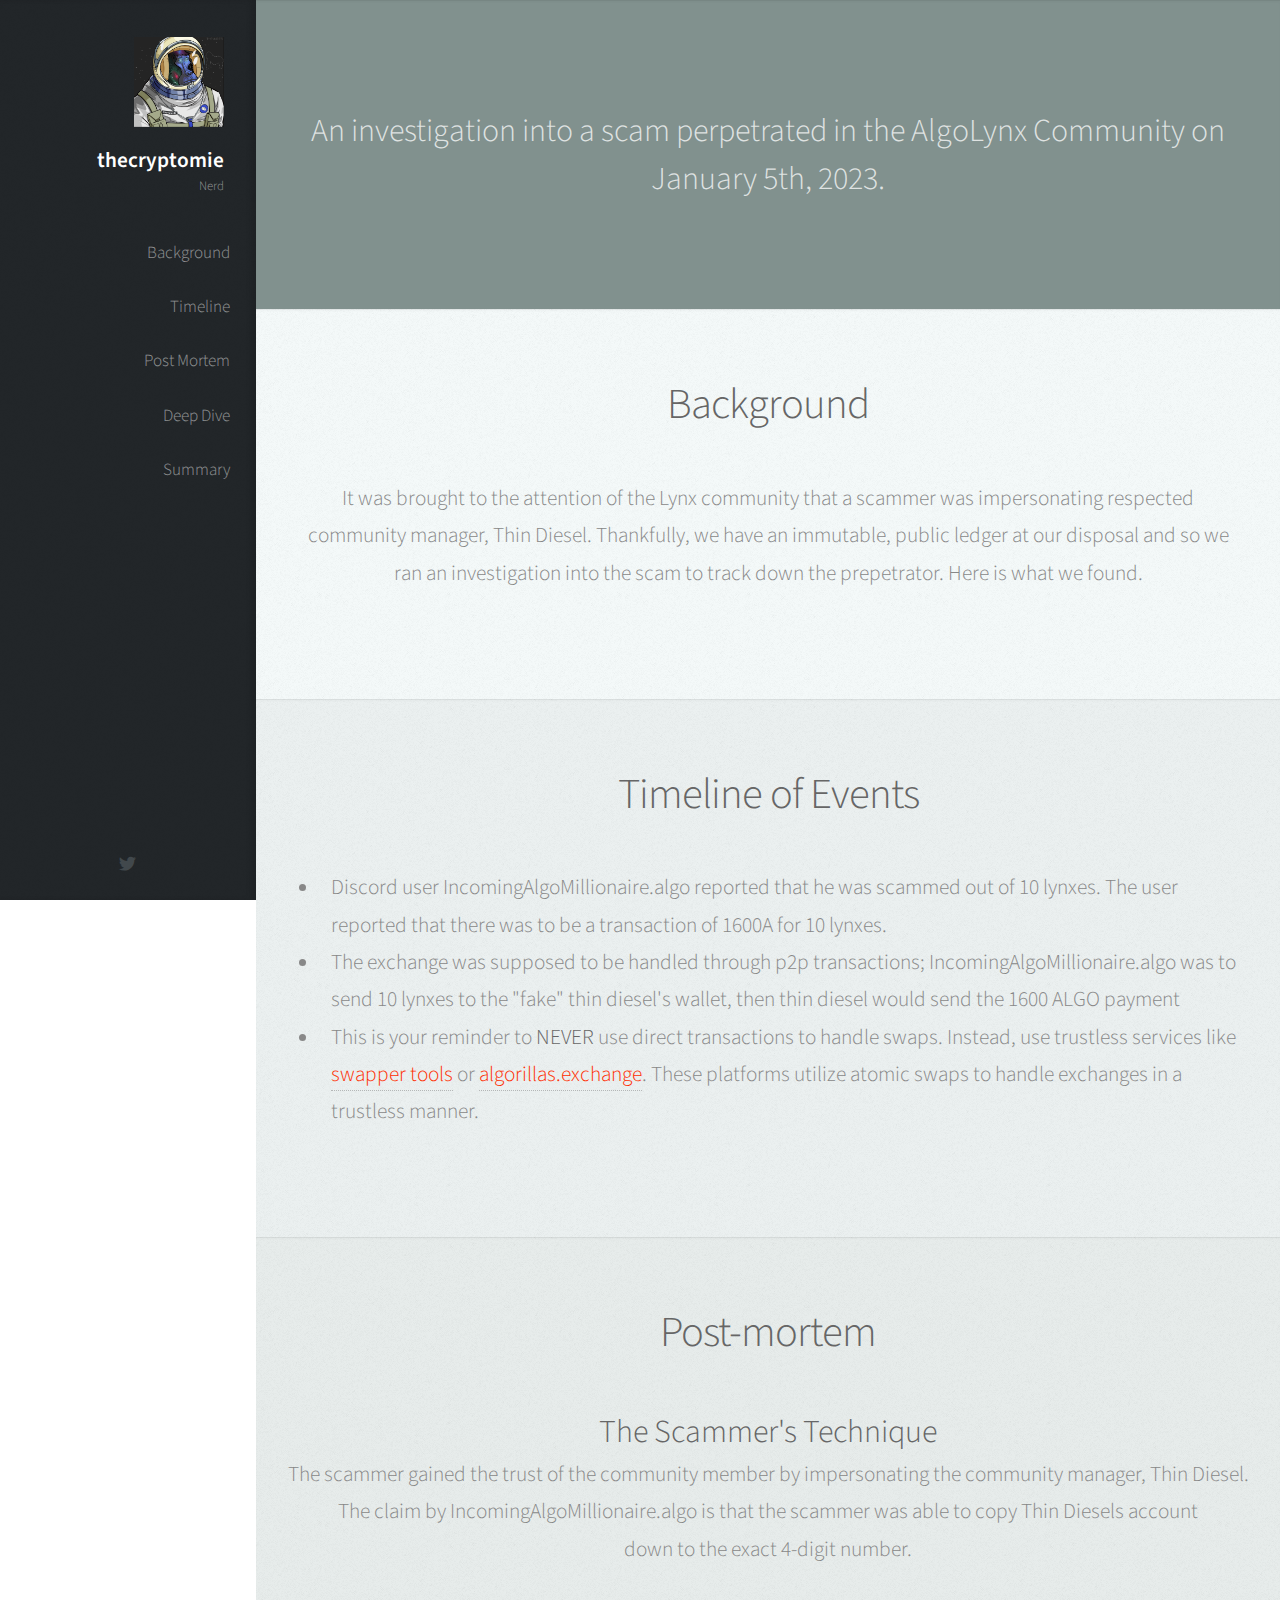
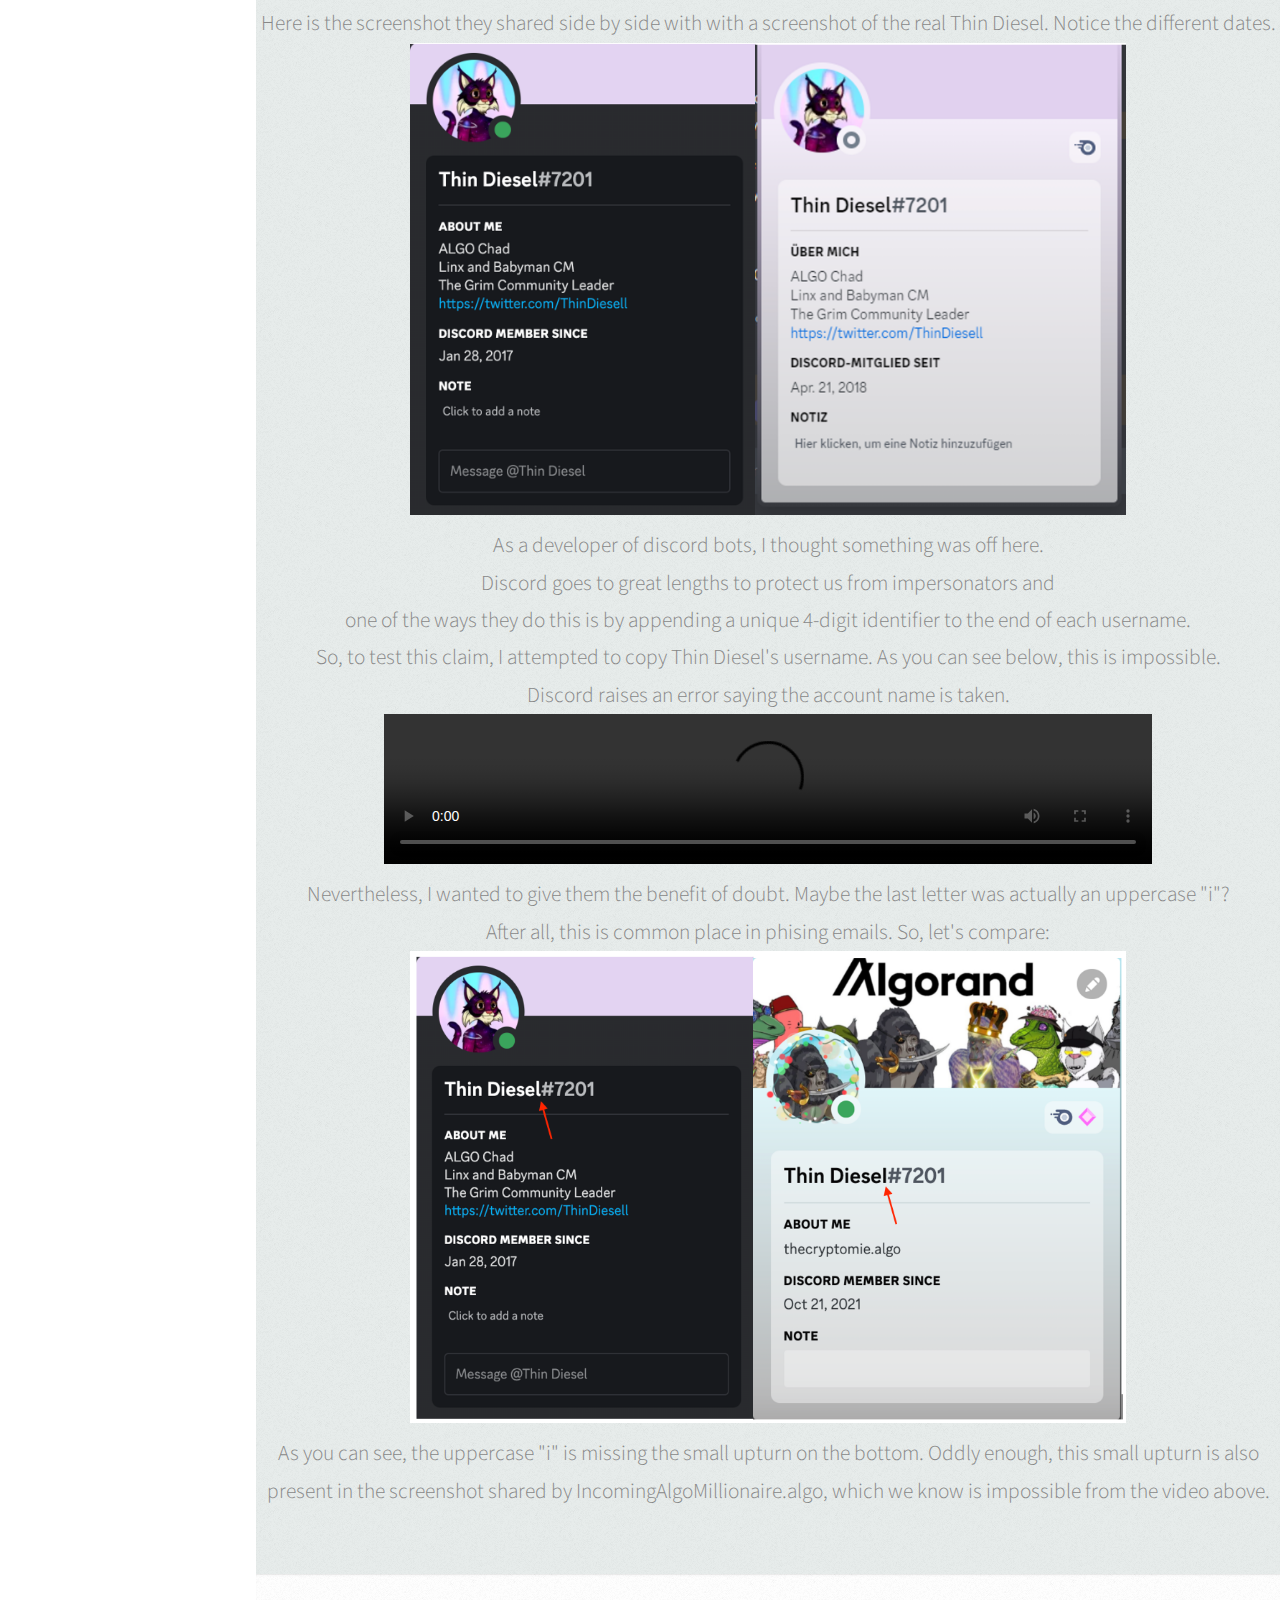
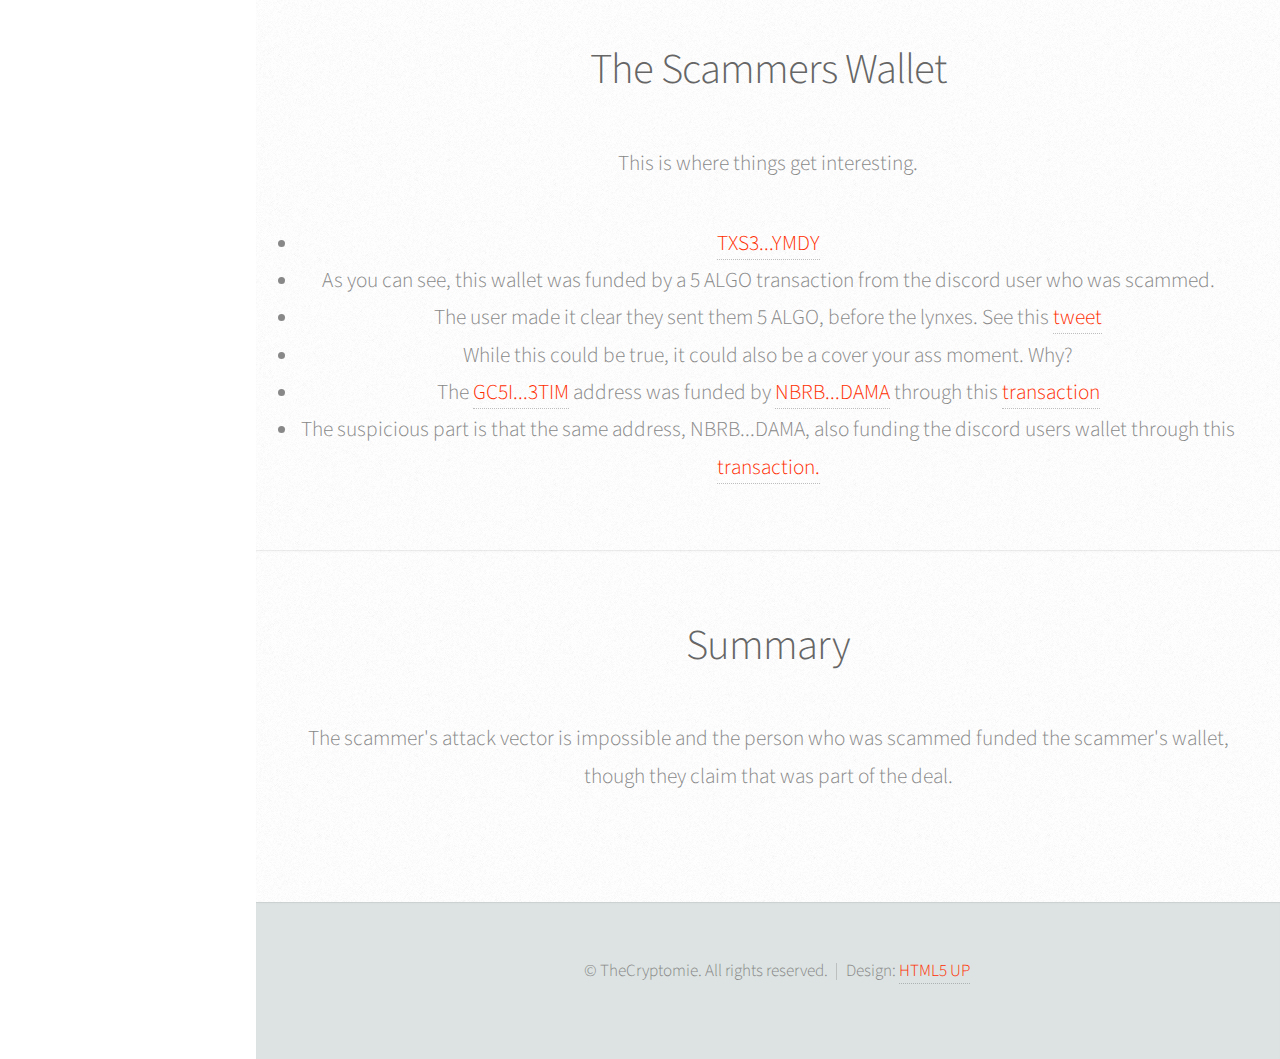
==== lynx.html @ 7c570a43 "lynx scam page" ====
<!DOCTYPE HTML>
<!--
	Prologue by HTML5 UP
	html5up.net | @ajlkn
	Free for personal and commercial use under the CCA 3.0 license (html5up.net/license)
-->
<html>
	<head>
		<title></title>
		<meta charset="utf-8" />
		<meta name="viewport" content="width=device-width, initial-scale=1, user-scalable=no" />
		<link rel="stylesheet" href="assets/css/main.css" />
	</head>
	<body class="is-preload">

		<!-- Header -->
			<div id="header">

				<div class="top">

					<!-- Logo -->
						<div id="logo">
							<span class="image avatar48"><img src="images/custom_APE.png" alt="" /></span>
							<h1 id="title">thecryptomie</h1>
							<p>Nerd</p>
						</div>

					<!-- Nav -->
						<nav id="nav">
							<ul>
								
								<li><a href="#background" id="portfolio-link">Background</a></li>
								<li><a href="#timeline" id="about-link">Timeline</a></li>
								<li><a href="#post-mortem" id="about-link">Post Mortem</a></li>
								<li><a href="#deep-dive" id="about-link">Deep Dive</a></li>
								<li><a href="#summary" id="contact-link">Summary</a></li>
								
							</ul>
						</nav>

				</div>

				<div class="bottom">

					<!-- Social Icons -->
						<ul class="icons">
							<li><a href="https://twitter.com/thecryptomie" class="icon brands fa-twitter"><span class="label">Twitter</span></a></li>
							<!-- <li><a href="#" class="icon brands fa-facebook-f"><span class="label">Facebook</span></a></li> -->
							<!-- <li><a href="" class="icon brands fa-github"><span class="label">Github</span></a></li> -->
							<!-- <li><a href="#" class="icon brands fa-dribbble"><span class="label">Dribbble</span></a></li> -->
							<!-- <li><a href="#" class="icon solid fa-envelope"><span class="label">Email</span></a></li> -->
						</ul>

				</div>

			</div>

		<!-- Main -->
			<div id="main">
				<section class='one dark cover'>
					<header>
								
						<h3>An investigation into a scam perpetrated in the AlgoLynx Community on January 5th, 2023.</h3>
					</header>
				</section>


					<section id="tba" class="two">
						<div class="container">

							<header>
								<h2>Background</h2>
							</header>

							<p>It was brought to the attention of the Lynx community that a
								scammer was impersonating respected community manager, Thin Diesel.
								Thankfully, we have an immutable, public ledger at our disposal and so we ran
								an investigation into the scam to track down the prepetrator. Here is what
								we found.
							</p>
					</div>
				</section>



				<!-- About Me -->
					<section id="timeline" class="three">
						<div class="container">

							<header>
								<h2>Timeline of Events</h2>
							</header>

							<!-- <a href="#" class="image featured"><img src="images/pic08.jpg" alt="" /></a> -->

							<div style="display: inline-block; text-align: left;">
							<ul>
								<li>Discord user IncomingAlgoMillionaire.algo reported that he was scammed out of 10 lynxes.
									The user reported that there was to be a transaction of 1600A for 10 lynxes.
								</li>
								<li>The exchange
									 was supposed to be handled through p2p transactions; IncomingAlgoMillionaire.algo was to send 10 lynxes
									to the "fake" thin diesel's wallet, then thin diesel would send the 1600 ALGO payment</li>
								<li>This is your reminder to <b>NEVER</b> use direct transactions to handle swaps. Instead, use trustless
									services like <a href="https://app.swapper.tools/">swapper tools</a> or <a href="https://algorillas.exchange/">algorillas.exchange</a>.
									These platforms utilize atomic swaps to handle exchanges in a trustless manner.
								</li>

							</ul>
							</div>
					</div>
				</section>
							
				<section id="post-mortem" class="four">

							<header>
								<h2>Post-mortem</h2>
							</header>
<!--							<div style="display: inline-block; text-align: left;">-->
					<div>
								<h3>The Scammer's Technique</h3>
								<li>The scammer gained the trust of the community member by impersonating the community manager, Thin Diesel.</li>
								<li>The claim by IncomingAlgoMillionaire.algo is that the scammer was able to copy Thin Diesels account <br>
								down to the exact 4-digit number. <li>
								<li>Here is the screenshot they shared side by side with
									with a screenshot of the real Thin Diesel. Notice the different dates.</li>
								<img src="images/fake_thin_real_thin.png" style="margin: 0 0% 0 0;" align="center" width="70%"> <br>
						<li>As a developer of discord bots, I thought something was off here. </li>
									<li>Discord goes
								to great lengths to protect us from impersonators and <br> one of the ways they do this is by
								appending a unique 4-digit identifier to the end of each username.</li>
						<li>So, to test this claim, I attempted to copy Thin Diesel's username. As you can see below, this is
						impossible. <br>Discord raises an error saying the account name is taken.</li>
						<video controls="controls" width="75%" height="75%" name="Video Name">
							  <source src="images/copy_thin.mov">
							</video>
						<li>Nevertheless, I wanted to give them the benefit of doubt. Maybe the last letter was actually an uppercase "i"?<br>
						After all, this is common place in phising emails. So, let's compare:</li>
						<img src="images/thin_I_vs_thin_l.png" style="margin: 0 0 0 0;" align="center" width="70%"> <br>
						<li>As you can see, the uppercase "i" is missing the small upturn on the bottom.
						Oddly enough, this small upturn is also present in the screenshot shared by IncomingAlgoMillionaire.algo, which we know is impossible from the video above.</li>


							</div>
				</section>

				<section id="deep-dive" class="five">
					<div class="container">
						<header>
							<h2>The Scammers Wallet</h2>
						</header>
						<p>This is where things get interesting. </p>
						<li><a href="https://algoexplorer.io/address/TXS3EHXOP2FJWVZXI3FM2N34HTM5TPL77VFDIU4WI22IVOUDNIQCEPYMDY">TXS3...YMDY</a></li>
									<li>As you can see, this wallet was funded by a 5 ALGO transaction from the discord user who was scammed.</li>
						<li>The user made it clear they sent them 5 ALGO, before the lynxes. See this <a href="https://twitter.com/AlgoIncoming/status/1611079666819006465?s=20&t=uUV6RpGelnfqrekiEwuacQ">tweet</a></a></li>
						<li>While this could be true, it could also be a cover your ass moment. Why?</li>
						<li>The <a href="https://algoexplorer.io/address/GC5ICHM3HWCZR6AJETA3RXQVCFLKZU6LQCFQH2I42ACSJ7UHEAO4R63TIM">GC5I...3TIM</a> address was funded by <a href="https://algoexplorer.io/address/NBRBV5DZBOWJUSAFKV5SDOBJ4PZAKUVPGS3LWP5VMS7WKIEWKHADJWDAMA">NBRB...DAMA</a> through this <a href="https://algoexplorer.io/tx/R626AZO6Y475CLRT77W55Q3PA7PHO5DCJ6BYSJFYLBKK52K7FDCA">transaction</a></li>
						<li>The suspicious part is that the same address, NBRB...DAMA, also funding the discord users wallet through this <a href="https://algoexplorer.io/tx/POHP7KNKPAMLHIS67ISNP4YB7QWWO7YT667TF75Y5ZB4IPS5ICRQ">transaction.</a></li>
					</div>
				</section>

				<section id='summary' class='six'>
				<div class="container">
					<header>
							<h2>Summary</h2>
						</header>
					<p>The scammer's attack vector is impossible and the person who was scammed funded the scammer's wallet, though they claim that was part of the deal. </b>
					</p>
				</div>
				</section>

			</div>
					

			

		<!-- Footer -->
			<div id="footer">

				<!-- Copyright -->
					<ul class="copyright">
						<li>&copy; TheCryptomie. All rights reserved.</li><li>Design: <a href="http://html5up.net">HTML5 UP</a></li>
					</ul>

			</div>

		<!-- Scripts -->
			<script src="assets/js/jquery.min.js"></script>
			<script src="assets/js/jquery.scrolly.min.js"></script>
			<script src="assets/js/jquery.scrollex.min.js"></script>
			<script src="assets/js/browser.min.js"></script>
			<script src="assets/js/breakpoints.min.js"></script>
			<script src="assets/js/util.js"></script>
			<script src="assets/js/main.js"></script>

	</body>
</html>
---- assets/css/main.css ----
@import url("fontawesome-all.min.css");
@import url("https://fonts.googleapis.com/css?family=Source+Sans+Pro:300,300italic,400,600");

/*
	Prologue by HTML5 UP
	html5up.net | @ajlkn
	Free for personal and commercial use under the CCA 3.0 license (html5up.net/license)
*/

html, body, div, span, applet, object,
iframe, h1, h2, h3, h4, h5, h6, p, blockquote,
pre, a, abbr, acronym, address, big, cite,
code, del, dfn, em, img, ins, kbd, q, s, samp,
small, strike, strong, sub, sup, tt, var, b,
u, i, center, dl, dt, dd, ol, ul, li, fieldset,
form, label, legend, table, caption, tbody,
tfoot, thead, tr, th, td, article, aside,
canvas, details, embed, figure, figcaption,
footer, header, hgroup, menu, nav, output, ruby,
section, summary, time, mark, audio, video {
	margin: 0;
	padding: 0;
	border: 0;
	font-size: 100%;
	font: inherit;
	vertical-align: baseline;}

article, aside, details, figcaption, figure,
footer, header, hgroup, menu, nav, section {
	display: block;}

body {
	line-height: 1;
}

ol, ul {
	list-style: none;
}

blockquote, q {
	quotes: none;
}

	blockquote:before, blockquote:after, q:before, q:after {
		content: '';
		content: none;
	}

table {
	border-collapse: collapse;
	border-spacing: 0;
}

body {
	-webkit-text-size-adjust: none;
}

mark {
	background-color: transparent;
	color: inherit;
}

input::-moz-focus-inner {
	border: 0;
	padding: 0;
}

input, select, textarea {
	-moz-appearance: none;
	-webkit-appearance: none;
	-ms-appearance: none;
	appearance: none;
}

/* Basic */

	html {
		box-sizing: border-box;
	}

	*, *:before, *:after {
		box-sizing: inherit;
	}

	body {
		background: #fff;
		font-family: 'Source Sans Pro', sans-serif;
		font-size: 19pt;
		font-weight: 300;
		line-height: 1.75em;
		color: #888;
	}

		body.is-preload *, body.is-preload *:before, body.is-preload *:after {
			-moz-animation: none !important;
			-webkit-animation: none !important;
			-ms-animation: none !important;
			animation: none !important;
			-moz-transition: none !important;
			-webkit-transition: none !important;
			-ms-transition: none !important;
			transition: none !important;
		}

	input, textarea, select {
		font-family: 'Source Sans Pro', sans-serif;
		font-size: 19pt;
		font-weight: 300;
		line-height: 1.75em;
		color: #888;
	}

	h1, h2, h3, h4, h5, h6 {
		font-weight: 300;
		color: #666;
		line-height: 1.5em;
	}

	h1 a, h2 a, h3 a, h4 a, h5 a, h6 a {
		color: inherit;
		text-decoration: none;
	}

		h1 a strong, h2 a strong, h3 a strong, h4 a strong, h5 a strong, h6 a strong {
			color: #333;
		}

	h2 {
		font-size: 2em;
		letter-spacing: -1px;
	}

		h2.alt {
			color: #888;
		}

			h2.alt strong {
				color: #666;
			}

	h3 {
		font-size: 1.5em;
	}

	header {
		margin: 0 0 2em 0;
	}

		header > p {
			margin: 1em 0 0 0;
		}

	footer {
		margin: 2em 0 0 0;
	}

	strong, b {
		font-weight: 300;
		color: #666;
	}

	em, i {
		font-style: italic;
	}

	a {
		text-decoration: none;
		color: #ff2d00;
		border-bottom: dotted 1px rgba(128, 128, 128, 0.5);
		-moz-transition: color 0.35s ease-in-out, border-bottom-color 0.35s ease-in-out;
		-webkit-transition: color 0.35s ease-in-out, border-bottom-color 0.35s ease-in-out;
		-ms-transition: color 0.35s ease-in-out, border-bottom-color 0.35s ease-in-out;
		transition: color 0.35s ease-in-out, border-bottom-color 0.35s ease-in-out;
		outline: 0;
	}

		a:hover {
			color: #E27689;
			border-bottom-color: rgba(255, 255, 255, 0);
		}

	sub {
		position: relative;
		top: 0.5em;
		font-size: 0.8em;
	}

	sup {
		position: relative;
		top: -0.5em;
		font-size: 0.8em;
	}

	hr {
		border: 0;
		border-top: solid 1px #ddd;
	}

	blockquote {
		border-left: solid 0.5em #ddd;
		padding: 1em 0 1em 2em;
		font-style: italic;
	}

	p, ul, ol, dl, table {
		margin-bottom: 2em;
	}

	br.clear {
		clear: both;
	}

/* Container */

	.container {
		margin: 0 auto;
		max-width: 100%;
		width: 1400px;
	}

		@media screen and (min-width: 961px) and (max-width: 1880px) {

			.container {
				width: 1200px;
			}

		}

		@media screen and (min-width: 961px) and (max-width: 1620px) {

			.container {
				width: 960px;
			}

		}

		@media screen and (min-width: 961px) and (max-width: 1320px) {

			.container {
				width: 100%;
			}

		}

		@media screen and (max-width: 960px) {

			.container {
				width: 100%;
			}

		}

		@media screen and (max-width: 736px) {

			.container {
				width: 100%;
			}

		}

/* Row */

	.row {
		display: flex;
		flex-wrap: wrap;
		box-sizing: border-box;
		align-items: stretch;
	}

		.row > * {
			box-sizing: border-box;
		}

		.row.gtr-uniform > * > :last-child {
			margin-bottom: 0;
		}

		.row.aln-left {
			justify-content: flex-start;
		}

		.row.aln-center {
			justify-content: center;
		}

		.row.aln-right {
			justify-content: flex-end;
		}

		.row.aln-top {
			align-items: flex-start;
		}

		.row.aln-middle {
			align-items: center;
		}

		.row.aln-bottom {
			align-items: flex-end;
		}

		.row > .imp {
			order: -1;
		}

		.row > .col-1 {
			width: 8.33333%;
		}

		.row > .off-1 {
			margin-left: 8.33333%;
		}

		.row > .col-2 {
			width: 16.66667%;
		}

		.row > .off-2 {
			margin-left: 16.66667%;
		}

		.row > .col-3 {
			width: 25%;
		}

		.row > .off-3 {
			margin-left: 25%;
		}

		.row > .col-4 {
			width: 33.33333%;
		}

		.row > .off-4 {
			margin-left: 33.33333%;
		}

		.row > .col-5 {
			width: 41.66667%;
		}

		.row > .off-5 {
			margin-left: 41.66667%;
		}

		.row > .col-6 {
			width: 50%;
		}

		.row > .off-6 {
			margin-left: 50%;
		}

		.row > .col-7 {
			width: 58.33333%;
		}

		.row > .off-7 {
			margin-left: 58.33333%;
		}

		.row > .col-8 {
			width: 66.66667%;
		}

		.row > .off-8 {
			margin-left: 66.66667%;
		}

		.row > .col-9 {
			width: 75%;
		}

		.row > .off-9 {
			margin-left: 75%;
		}

		.row > .col-10 {
			width: 83.33333%;
		}

		.row > .off-10 {
			margin-left: 83.33333%;
		}

		.row > .col-11 {
			width: 91.66667%;
		}

		.row > .off-11 {
			margin-left: 91.66667%;
		}

		.row > .col-12 {
			width: 100%;
		}

		.row > .off-12 {
			margin-left: 100%;
		}

		.row.gtr-0 {
			margin-top: 0px;
			margin-left: 0px;
		}

			.row.gtr-0 > * {
				padding: 0px 0 0 0px;
			}

			.row.gtr-0.gtr-uniform {
				margin-top: 0px;
			}

				.row.gtr-0.gtr-uniform > * {
					padding-top: 0px;
				}

		.row.gtr-25 {
			margin-top: -10px;
			margin-left: -10px;
		}

			.row.gtr-25 > * {
				padding: 10px 0 0 10px;
			}

			.row.gtr-25.gtr-uniform {
				margin-top: -10px;
			}

				.row.gtr-25.gtr-uniform > * {
					padding-top: 10px;
				}

		.row.gtr-50 {
			margin-top: -20px;
			margin-left: -20px;
		}

			.row.gtr-50 > * {
				padding: 20px 0 0 20px;
			}

			.row.gtr-50.gtr-uniform {
				margin-top: -20px;
			}

				.row.gtr-50.gtr-uniform > * {
					padding-top: 20px;
				}

		.row {
			margin-top: -40px;
			margin-left: -40px;
		}

			.row > * {
				padding: 40px 0 0 40px;
			}

			.row.gtr-uniform {
				margin-top: -40px;
			}

				.row.gtr-uniform > * {
					padding-top: 40px;
				}

		.row.gtr-150 {
			margin-top: -60px;
			margin-left: -60px;
		}

			.row.gtr-150 > * {
				padding: 60px 0 0 60px;
			}

			.row.gtr-150.gtr-uniform {
				margin-top: -60px;
			}

				.row.gtr-150.gtr-uniform > * {
					padding-top: 60px;
				}

		.row.gtr-200 {
			margin-top: -80px;
			margin-left: -80px;
		}

			.row.gtr-200 > * {
				padding: 80px 0 0 80px;
			}

			.row.gtr-200.gtr-uniform {
				margin-top: -80px;
			}

				.row.gtr-200.gtr-uniform > * {
					padding-top: 80px;
				}

		@media screen and (min-width: 961px) and (max-width: 1880px) {

			.row {
				display: flex;
				flex-wrap: wrap;
				box-sizing: border-box;
				align-items: stretch;
			}

				.row > * {
					box-sizing: border-box;
				}

				.row.gtr-uniform > * > :last-child {
					margin-bottom: 0;
				}

				.row.aln-left {
					justify-content: flex-start;
				}

				.row.aln-center {
					justify-content: center;
				}

				.row.aln-right {
					justify-content: flex-end;
				}

				.row.aln-top {
					align-items: flex-start;
				}

				.row.aln-middle {
					align-items: center;
				}

				.row.aln-bottom {
					align-items: flex-end;
				}

				.row > .imp-wide {
					order: -1;
				}

				.row > .col-1-wide {
					width: 8.33333%;
				}

				.row > .off-1-wide {
					margin-left: 8.33333%;
				}

				.row > .col-2-wide {
					width: 16.66667%;
				}

				.row > .off-2-wide {
					margin-left: 16.66667%;
				}

				.row > .col-3-wide {
					width: 25%;
				}

				.row > .off-3-wide {
					margin-left: 25%;
				}

				.row > .col-4-wide {
					width: 33.33333%;
				}

				.row > .off-4-wide {
					margin-left: 33.33333%;
				}

				.row > .col-5-wide {
					width: 41.66667%;
				}

				.row > .off-5-wide {
					margin-left: 41.66667%;
				}

				.row > .col-6-wide {
					width: 50%;
				}

				.row > .off-6-wide {
					margin-left: 50%;
				}

				.row > .col-7-wide {
					width: 58.33333%;
				}

				.row > .off-7-wide {
					margin-left: 58.33333%;
				}

				.row > .col-8-wide {
					width: 66.66667%;
				}

				.row > .off-8-wide {
					margin-left: 66.66667%;
				}

				.row > .col-9-wide {
					width: 75%;
				}

				.row > .off-9-wide {
					margin-left: 75%;
				}

				.row > .col-10-wide {
					width: 83.33333%;
				}

				.row > .off-10-wide {
					margin-left: 83.33333%;
				}

				.row > .col-11-wide {
					width: 91.66667%;
				}

				.row > .off-11-wide {
					margin-left: 91.66667%;
				}

				.row > .col-12-wide {
					width: 100%;
				}

				.row > .off-12-wide {
					margin-left: 100%;
				}

				.row.gtr-0 {
					margin-top: 0px;
					margin-left: 0px;
				}

					.row.gtr-0 > * {
						padding: 0px 0 0 0px;
					}

					.row.gtr-0.gtr-uniform {
						margin-top: 0px;
					}

						.row.gtr-0.gtr-uniform > * {
							padding-top: 0px;
						}

				.row.gtr-25 {
					margin-top: -10px;
					margin-left: -10px;
				}

					.row.gtr-25 > * {
						padding: 10px 0 0 10px;
					}

					.row.gtr-25.gtr-uniform {
						margin-top: -10px;
					}

						.row.gtr-25.gtr-uniform > * {
							padding-top: 10px;
						}

				.row.gtr-50 {
					margin-top: -20px;
					margin-left: -20px;
				}

					.row.gtr-50 > * {
						padding: 20px 0 0 20px;
					}

					.row.gtr-50.gtr-uniform {
						margin-top: -20px;
					}

						.row.gtr-50.gtr-uniform > * {
							padding-top: 20px;
						}

				.row {
					margin-top: -40px;
					margin-left: -40px;
				}

					.row > * {
						padding: 40px 0 0 40px;
					}

					.row.gtr-uniform {
						margin-top: -40px;
					}

						.row.gtr-uniform > * {
							padding-top: 40px;
						}

				.row.gtr-150 {
					margin-top: -60px;
					margin-left: -60px;
				}

					.row.gtr-150 > * {
						padding: 60px 0 0 60px;
					}

					.row.gtr-150.gtr-uniform {
						margin-top: -60px;
					}

						.row.gtr-150.gtr-uniform > * {
							padding-top: 60px;
						}

				.row.gtr-200 {
					margin-top: -80px;
					margin-left: -80px;
				}

					.row.gtr-200 > * {
						padding: 80px 0 0 80px;
					}

					.row.gtr-200.gtr-uniform {
						margin-top: -80px;
					}

						.row.gtr-200.gtr-uniform > * {
							padding-top: 80px;
						}

		}

		@media screen and (min-width: 961px) and (max-width: 1620px) {

			.row {
				display: flex;
				flex-wrap: wrap;
				box-sizing: border-box;
				align-items: stretch;
			}

				.row > * {
					box-sizing: border-box;
				}

				.row.gtr-uniform > * > :last-child {
					margin-bottom: 0;
				}

				.row.aln-left {
					justify-content: flex-start;
				}

				.row.aln-center {
					justify-content: center;
				}

				.row.aln-right {
					justify-content: flex-end;
				}

				.row.aln-top {
					align-items: flex-start;
				}

				.row.aln-middle {
					align-items: center;
				}

				.row.aln-bottom {
					align-items: flex-end;
				}

				.row > .imp-normal {
					order: -1;
				}

				.row > .col-1-normal {
					width: 8.33333%;
				}

				.row > .off-1-normal {
					margin-left: 8.33333%;
				}

				.row > .col-2-normal {
					width: 16.66667%;
				}

				.row > .off-2-normal {
					margin-left: 16.66667%;
				}

				.row > .col-3-normal {
					width: 25%;
				}

				.row > .off-3-normal {
					margin-left: 25%;
				}

				.row > .col-4-normal {
					width: 33.33333%;
				}

				.row > .off-4-normal {
					margin-left: 33.33333%;
				}

				.row > .col-5-normal {
					width: 41.66667%;
				}

				.row > .off-5-normal {
					margin-left: 41.66667%;
				}

				.row > .col-6-normal {
					width: 50%;
				}

				.row > .off-6-normal {
					margin-left: 50%;
				}

				.row > .col-7-normal {
					width: 58.33333%;
				}

				.row > .off-7-normal {
					margin-left: 58.33333%;
				}

				.row > .col-8-normal {
					width: 66.66667%;
				}

				.row > .off-8-normal {
					margin-left: 66.66667%;
				}

				.row > .col-9-normal {
					width: 75%;
				}

				.row > .off-9-normal {
					margin-left: 75%;
				}

				.row > .col-10-normal {
					width: 83.33333%;
				}

				.row > .off-10-normal {
					margin-left: 83.33333%;
				}

				.row > .col-11-normal {
					width: 91.66667%;
				}

				.row > .off-11-normal {
					margin-left: 91.66667%;
				}

				.row > .col-12-normal {
					width: 100%;
				}

				.row > .off-12-normal {
					margin-left: 100%;
				}

				.row.gtr-0 {
					margin-top: 0px;
					margin-left: 0px;
				}

					.row.gtr-0 > * {
						padding: 0px 0 0 0px;
					}

					.row.gtr-0.gtr-uniform {
						margin-top: 0px;
					}

						.row.gtr-0.gtr-uniform > * {
							padding-top: 0px;
						}

				.row.gtr-25 {
					margin-top: -10px;
					margin-left: -10px;
				}

					.row.gtr-25 > * {
						padding: 10px 0 0 10px;
					}

					.row.gtr-25.gtr-uniform {
						margin-top: -10px;
					}

						.row.gtr-25.gtr-uniform > * {
							padding-top: 10px;
						}

				.row.gtr-50 {
					margin-top: -20px;
					margin-left: -20px;
				}

					.row.gtr-50 > * {
						padding: 20px 0 0 20px;
					}

					.row.gtr-50.gtr-uniform {
						margin-top: -20px;
					}

						.row.gtr-50.gtr-uniform > * {
							padding-top: 20px;
						}

				.row {
					margin-top: -40px;
					margin-left: -40px;
				}

					.row > * {
						padding: 40px 0 0 40px;
					}

					.row.gtr-uniform {
						margin-top: -40px;
					}

						.row.gtr-uniform > * {
							padding-top: 40px;
						}

				.row.gtr-150 {
					margin-top: -60px;
					margin-left: -60px;
				}

					.row.gtr-150 > * {
						padding: 60px 0 0 60px;
					}

					.row.gtr-150.gtr-uniform {
						margin-top: -60px;
					}

						.row.gtr-150.gtr-uniform > * {
							padding-top: 60px;
						}

				.row.gtr-200 {
					margin-top: -80px;
					margin-left: -80px;
				}

					.row.gtr-200 > * {
						padding: 80px 0 0 80px;
					}

					.row.gtr-200.gtr-uniform {
						margin-top: -80px;
					}

						.row.gtr-200.gtr-uniform > * {
							padding-top: 80px;
						}

		}

		@media screen and (min-width: 961px) and (max-width: 1320px) {

			.row {
				display: flex;
				flex-wrap: wrap;
				box-sizing: border-box;
				align-items: stretch;
			}

				.row > * {
					box-sizing: border-box;
				}

				.row.gtr-uniform > * > :last-child {
					margin-bottom: 0;
				}

				.row.aln-left {
					justify-content: flex-start;
				}

				.row.aln-center {
					justify-content: center;
				}

				.row.aln-right {
					justify-content: flex-end;
				}

				.row.aln-top {
					align-items: flex-start;
				}

				.row.aln-middle {
					align-items: center;
				}

				.row.aln-bottom {
					align-items: flex-end;
				}

				.row > .imp-narrow {
					order: -1;
				}

				.row > .col-1-narrow {
					width: 8.33333%;
				}

				.row > .off-1-narrow {
					margin-left: 8.33333%;
				}

				.row > .col-2-narrow {
					width: 16.66667%;
				}

				.row > .off-2-narrow {
					margin-left: 16.66667%;
				}

				.row > .col-3-narrow {
					width: 25%;
				}

				.row > .off-3-narrow {
					margin-left: 25%;
				}

				.row > .col-4-narrow {
					width: 33.33333%;
				}

				.row > .off-4-narrow {
					margin-left: 33.33333%;
				}

				.row > .col-5-narrow {
					width: 41.66667%;
				}

				.row > .off-5-narrow {
					margin-left: 41.66667%;
				}

				.row > .col-6-narrow {
					width: 50%;
				}

				.row > .off-6-narrow {
					margin-left: 50%;
				}

				.row > .col-7-narrow {
					width: 58.33333%;
				}

				.row > .off-7-narrow {
					margin-left: 58.33333%;
				}

				.row > .col-8-narrow {
					width: 66.66667%;
				}

				.row > .off-8-narrow {
					margin-left: 66.66667%;
				}

				.row > .col-9-narrow {
					width: 75%;
				}

				.row > .off-9-narrow {
					margin-left: 75%;
				}

				.row > .col-10-narrow {
					width: 83.33333%;
				}

				.row > .off-10-narrow {
					margin-left: 83.33333%;
				}

				.row > .col-11-narrow {
					width: 91.66667%;
				}

				.row > .off-11-narrow {
					margin-left: 91.66667%;
				}

				.row > .col-12-narrow {
					width: 100%;
				}

				.row > .off-12-narrow {
					margin-left: 100%;
				}

				.row.gtr-0 {
					margin-top: 0px;
					margin-left: 0px;
				}

					.row.gtr-0 > * {
						padding: 0px 0 0 0px;
					}

					.row.gtr-0.gtr-uniform {
						margin-top: 0px;
					}

						.row.gtr-0.gtr-uniform > * {
							padding-top: 0px;
						}

				.row.gtr-25 {
					margin-top: -5px;
					margin-left: -5px;
				}

					.row.gtr-25 > * {
						padding: 5px 0 0 5px;
					}

					.row.gtr-25.gtr-uniform {
						margin-top: -5px;
					}

						.row.gtr-25.gtr-uniform > * {
							padding-top: 5px;
						}

				.row.gtr-50 {
					margin-top: -10px;
					margin-left: -10px;
				}

					.row.gtr-50 > * {
						padding: 10px 0 0 10px;
					}

					.row.gtr-50.gtr-uniform {
						margin-top: -10px;
					}

						.row.gtr-50.gtr-uniform > * {
							padding-top: 10px;
						}

				.row {
					margin-top: -20px;
					margin-left: -20px;
				}

					.row > * {
						padding: 20px 0 0 20px;
					}

					.row.gtr-uniform {
						margin-top: -20px;
					}

						.row.gtr-uniform > * {
							padding-top: 20px;
						}

				.row.gtr-150 {
					margin-top: -30px;
					margin-left: -30px;
				}

					.row.gtr-150 > * {
						padding: 30px 0 0 30px;
					}

					.row.gtr-150.gtr-uniform {
						margin-top: -30px;
					}

						.row.gtr-150.gtr-uniform > * {
							padding-top: 30px;
						}

				.row.gtr-200 {
					margin-top: -40px;
					margin-left: -40px;
				}

					.row.gtr-200 > * {
						padding: 40px 0 0 40px;
					}

					.row.gtr-200.gtr-uniform {
						margin-top: -40px;
					}

						.row.gtr-200.gtr-uniform > * {
							padding-top: 40px;
						}

		}

		@media screen and (max-width: 960px) {

			.row {
				display: flex;
				flex-wrap: wrap;
				box-sizing: border-box;
				align-items: stretch;
			}

				.row > * {
					box-sizing: border-box;
				}

				.row.gtr-uniform > * > :last-child {
					margin-bottom: 0;
				}

				.row.aln-left {
					justify-content: flex-start;
				}

				.row.aln-center {
					justify-content: center;
				}

				.row.aln-right {
					justify-content: flex-end;
				}

				.row.aln-top {
					align-items: flex-start;
				}

				.row.aln-middle {
					align-items: center;
				}

				.row.aln-bottom {
					align-items: flex-end;
				}

				.row > .imp-narrower {
					order: -1;
				}

				.row > .col-1-narrower {
					width: 8.33333%;
				}

				.row > .off-1-narrower {
					margin-left: 8.33333%;
				}

				.row > .col-2-narrower {
					width: 16.66667%;
				}

				.row > .off-2-narrower {
					margin-left: 16.66667%;
				}

				.row > .col-3-narrower {
					width: 25%;
				}

				.row > .off-3-narrower {
					margin-left: 25%;
				}

				.row > .col-4-narrower {
					width: 33.33333%;
				}

				.row > .off-4-narrower {
					margin-left: 33.33333%;
				}

				.row > .col-5-narrower {
					width: 41.66667%;
				}

				.row > .off-5-narrower {
					margin-left: 41.66667%;
				}

				.row > .col-6-narrower {
					width: 50%;
				}

				.row > .off-6-narrower {
					margin-left: 50%;
				}

				.row > .col-7-narrower {
					width: 58.33333%;
				}

				.row > .off-7-narrower {
					margin-left: 58.33333%;
				}

				.row > .col-8-narrower {
					width: 66.66667%;
				}

				.row > .off-8-narrower {
					margin-left: 66.66667%;
				}

				.row > .col-9-narrower {
					width: 75%;
				}

				.row > .off-9-narrower {
					margin-left: 75%;
				}

				.row > .col-10-narrower {
					width: 83.33333%;
				}

				.row > .off-10-narrower {
					margin-left: 83.33333%;
				}

				.row > .col-11-narrower {
					width: 91.66667%;
				}

				.row > .off-11-narrower {
					margin-left: 91.66667%;
				}

				.row > .col-12-narrower {
					width: 100%;
				}

				.row > .off-12-narrower {
					margin-left: 100%;
				}

				.row.gtr-0 {
					margin-top: 0px;
					margin-left: 0px;
				}

					.row.gtr-0 > * {
						padding: 0px 0 0 0px;
					}

					.row.gtr-0.gtr-uniform {
						margin-top: 0px;
					}

						.row.gtr-0.gtr-uniform > * {
							padding-top: 0px;
						}

				.row.gtr-25 {
					margin-top: -5px;
					margin-left: -5px;
				}

					.row.gtr-25 > * {
						padding: 5px 0 0 5px;
					}

					.row.gtr-25.gtr-uniform {
						margin-top: -5px;
					}

						.row.gtr-25.gtr-uniform > * {
							padding-top: 5px;
						}

				.row.gtr-50 {
					margin-top: -10px;
					margin-left: -10px;
				}

					.row.gtr-50 > * {
						padding: 10px 0 0 10px;
					}

					.row.gtr-50.gtr-uniform {
						margin-top: -10px;
					}

						.row.gtr-50.gtr-uniform > * {
							padding-top: 10px;
						}

				.row {
					margin-top: -20px;
					margin-left: -20px;
				}

					.row > * {
						padding: 20px 0 0 20px;
					}

					.row.gtr-uniform {
						margin-top: -20px;
					}

						.row.gtr-uniform > * {
							padding-top: 20px;
						}

				.row.gtr-150 {
					margin-top: -30px;
					margin-left: -30px;
				}

					.row.gtr-150 > * {
						padding: 30px 0 0 30px;
					}

					.row.gtr-150.gtr-uniform {
						margin-top: -30px;
					}

						.row.gtr-150.gtr-uniform > * {
							padding-top: 30px;
						}

				.row.gtr-200 {
					margin-top: -40px;
					margin-left: -40px;
				}

					.row.gtr-200 > * {
						padding: 40px 0 0 40px;
					}

					.row.gtr-200.gtr-uniform {
						margin-top: -40px;
					}

						.row.gtr-200.gtr-uniform > * {
							padding-top: 40px;
						}

		}

		@media screen and (max-width: 736px) {

			.row {
				display: flex;
				flex-wrap: wrap;
				box-sizing: border-box;
				align-items: stretch;
			}

				.row > * {
					box-sizing: border-box;
				}

				.row.gtr-uniform > * > :last-child {
					margin-bottom: 0;
				}

				.row.aln-left {
					justify-content: flex-start;
				}

				.row.aln-center {
					justify-content: center;
				}

				.row.aln-right {
					justify-content: flex-end;
				}

				.row.aln-top {
					align-items: flex-start;
				}

				.row.aln-middle {
					align-items: center;
				}

				.row.aln-bottom {
					align-items: flex-end;
				}

				.row > .imp-mobile {
					order: -1;
				}

				.row > .col-1-mobile {
					width: 8.33333%;
				}

				.row > .off-1-mobile {
					margin-left: 8.33333%;
				}

				.row > .col-2-mobile {
					width: 16.66667%;
				}

				.row > .off-2-mobile {
					margin-left: 16.66667%;
				}

				.row > .col-3-mobile {
					width: 25%;
				}

				.row > .off-3-mobile {
					margin-left: 25%;
				}

				.row > .col-4-mobile {
					width: 33.33333%;
				}

				.row > .off-4-mobile {
					margin-left: 33.33333%;
				}

				.row > .col-5-mobile {
					width: 41.66667%;
				}

				.row > .off-5-mobile {
					margin-left: 41.66667%;
				}

				.row > .col-6-mobile {
					width: 50%;
				}

				.row > .off-6-mobile {
					margin-left: 50%;
				}

				.row > .col-7-mobile {
					width: 58.33333%;
				}

				.row > .off-7-mobile {
					margin-left: 58.33333%;
				}

				.row > .col-8-mobile {
					width: 66.66667%;
				}

				.row > .off-8-mobile {
					margin-left: 66.66667%;
				}

				.row > .col-9-mobile {
					width: 75%;
				}

				.row > .off-9-mobile {
					margin-left: 75%;
				}

				.row > .col-10-mobile {
					width: 83.33333%;
				}

				.row > .off-10-mobile {
					margin-left: 83.33333%;
				}

				.row > .col-11-mobile {
					width: 91.66667%;
				}

				.row > .off-11-mobile {
					margin-left: 91.66667%;
				}

				.row > .col-12-mobile {
					width: 100%;
				}

				.row > .off-12-mobile {
					margin-left: 100%;
				}

				.row.gtr-0 {
					margin-top: 0px;
					margin-left: 0px;
				}

					.row.gtr-0 > * {
						padding: 0px 0 0 0px;
					}

					.row.gtr-0.gtr-uniform {
						margin-top: 0px;
					}

						.row.gtr-0.gtr-uniform > * {
							padding-top: 0px;
						}

				.row.gtr-25 {
					margin-top: -5px;
					margin-left: -5px;
				}

					.row.gtr-25 > * {
						padding: 5px 0 0 5px;
					}

					.row.gtr-25.gtr-uniform {
						margin-top: -5px;
					}

						.row.gtr-25.gtr-uniform > * {
							padding-top: 5px;
						}

				.row.gtr-50 {
					margin-top: -10px;
					margin-left: -10px;
				}

					.row.gtr-50 > * {
						padding: 10px 0 0 10px;
					}

					.row.gtr-50.gtr-uniform {
						margin-top: -10px;
					}

						.row.gtr-50.gtr-uniform > * {
							padding-top: 10px;
						}

				.row {
					margin-top: -20px;
					margin-left: -20px;
				}

					.row > * {
						padding: 20px 0 0 20px;
					}

					.row.gtr-uniform {
						margin-top: -20px;
					}

						.row.gtr-uniform > * {
							padding-top: 20px;
						}

				.row.gtr-150 {
					margin-top: -30px;
					margin-left: -30px;
				}

					.row.gtr-150 > * {
						padding: 30px 0 0 30px;
					}

					.row.gtr-150.gtr-uniform {
						margin-top: -30px;
					}

						.row.gtr-150.gtr-uniform > * {
							padding-top: 30px;
						}

				.row.gtr-200 {
					margin-top: -40px;
					margin-left: -40px;
				}

					.row.gtr-200 > * {
						padding: 40px 0 0 40px;
					}

					.row.gtr-200.gtr-uniform {
						margin-top: -40px;
					}

						.row.gtr-200.gtr-uniform > * {
							padding-top: 40px;
						}

		}

/* Sections/Article */

	section, article {
		margin-bottom: 3em;
	}

		section > :last-child,
		section > .container, section:last-child, article > :last-child,
		article > .container, article:last-child {
			margin-bottom: 0;
		}

		.row > section, .row > article {
			margin-bottom: 0;
		}

/* Image */

	.image {
		display: inline-block;
		border: 0;
	}

		.image img {
			display: block;
			width: 100%;
		}

		.image.avatar48 {
			width: 90px;
			height: 90px;
			background: #f00;
		}

			.image.avatar75 img {
				max-width: 100%;
    			max-height: 100%;
			}

		.image.fit {
			display: block;
			width: 100%;
		}

		.image.featured {
			display: block;
			width: 100%;
			margin: 0 0 2em 0;
		}

		.image.left {
			float: left;
			margin: 0 2em 2em 0;
		}

		.image.centered {
			display: block;
			margin: 0 0 2em 0;
		}

			.image.centered img {
				margin: 0 auto;
				width: auto;
			}

/* List */

	ul {
		list-style: disc;
		padding-left: 1em;
	}

		ul li {
			padding-left: 0.5em;
		}

	ol {
		list-style: decimal;
		padding-left: 1.25em;
	}

		ol li {
			padding-left: 0.25em;
		}

/* Icons */

	ul.icons {
		cursor: default;
		list-style: none;
		padding-left: 0;
	}

		ul.icons li {
			display: inline-block;
			padding-left: 0;
		}

		ul.icons a {
			display: inline-block;
			width: 2em;
			height: 2em;
			line-height: 2em;
			text-align: center;
			border: 0;
		}

/* Form */

	form label {
		display: block;
		text-align: left;
		margin-bottom: 0.5em;
	}

	form input[type="text"],
	form input[type="email"],
	form input[type="password"],
	form select,
	form textarea {
		position: relative;
		-webkit-appearance: none;
		display: block;
		border: 0;
		outline: 0;
		background: #fff;
		background: rgba(255, 255, 255, 0.75);
		width: 100%;
		border-radius: 0.35em;
		padding: 0.75em 1em 0.75em 1em;
		box-shadow: inset 0 0.1em 0.1em 0 rgba(0, 0, 0, 0.05);
		border: solid 1px rgba(0, 0, 0, 0.15);
		-moz-transition: all 0.35s ease-in-out;
		-webkit-transition: all 0.35s ease-in-out;
		-ms-transition: all 0.35s ease-in-out;
		transition: all 0.35s ease-in-out;
	}

		form input[type="text"]:focus,
		form input[type="email"]:focus,
		form input[type="password"]:focus,
		form select:focus,
		form textarea:focus {
			box-shadow: 0 0 2px 1px #8ebebc;
			background: #fff;
		}

	form input[type="text"],
	form input[type="email"],
	form input[type="password"],
	form select {
		line-height: 1.25em;
	}

	form textarea {
		min-height: 14em;
	}

	form ::-webkit-input-placeholder {
		color: #555 !important;
	}

	form :-moz-placeholder {
		color: #555 !important;
	}

	form ::-moz-placeholder {
		color: #555 !important;
	}

	form :-ms-input-placeholder {
		color: #555 !important;
	}

	form ::-moz-focus-inner {
		border: 0;
	}

/* Table */

	table {
		width: 100%;
		text-align: left;
	}

		table tbody tr:nth-child(2n+2) {
			background: #f4f4f4;
		}

		table td {
			padding: 0.5em 1em 0.5em 1em;
		}

		table th {
			text-align: left;
			padding: 0.5em 1em 0.5em 1em;
			color: #fff;
			background: #222729 url("images/overlay.png");
		}

		table thead {
			background: #444;
			color: #fff;
		}

		table tfoot {
			background: #eee;
		}

/* Button */

	input[type="button"],
	input[type="submit"],
	input[type="reset"],
	button,
	.button {
		position: relative;
		display: inline-block;
		border-radius: 0.35em;
		color: #fff !important;
		text-decoration: none;
		padding: 0.75em 2.5em 0.75em 2.5em;
		background-color: #8ebebc;
		border: 0;
		cursor: pointer;
		background-image: -moz-linear-gradient(top, rgba(0, 0, 0, 0), rgba(0, 0, 0, 0.15)), url("images/overlay.png");
		background-image: -webkit-linear-gradient(top, rgba(0, 0, 0, 0), rgba(0, 0, 0, 0.15)), url("images/overlay.png");
		background-image: -ms-linear-gradient(top, rgba(0, 0, 0, 0), rgba(0, 0, 0, 0.15)), url("images/overlay.png");
		background-image: linear-gradient(top, rgba(0, 0, 0, 0), rgba(0, 0, 0, 0.15)), url("images/overlay.png");
		-moz-transition: background-color 0.35s ease-in-out;
		-webkit-transition: background-color 0.35s ease-in-out;
		-ms-transition: background-color 0.35s ease-in-out;
		transition: background-color 0.35s ease-in-out;
	}

		input[type="button"]:hover,
		input[type="submit"]:hover,
		input[type="reset"]:hover,
		button:hover,
		.button:hover {
			background-color: #9ececc;
		}

		input[type="button"]:active,
		input[type="submit"]:active,
		input[type="reset"]:active,
		button:active,
		.button:active {
			background-color: #7eaeac;
		}

/* Item */

	.item {
		box-shadow: 0 0.05em 0.15em 0 rgba(0, 0, 0, 0.05);
		margin-bottom: 40px;
	}

		.item header {
			background: #fff;
			margin: 0;
			padding: 1em 0 1em 0;
			font-size: 0.8em;
		}

			.item header h3 {
				font-size: 1em;
			}

/* Icons */

	.icon {
		text-decoration: none;
		text-decoration: none;
	}

		.icon:before {
			-moz-osx-font-smoothing: grayscale;
			-webkit-font-smoothing: antialiased;
			display: inline-block;
			font-style: normal;
			font-variant: normal;
			text-rendering: auto;
			line-height: 1;
			text-transform: none !important;
			font-family: 'Font Awesome 5 Free';
			font-weight: 400;
		}

		.icon:before {
			line-height: inherit;
		}

		.icon > .label {
			display: none;
		}

		.icon.solid:before {
			font-weight: 900;
		}

		.icon.brands:before {
			font-family: 'Font Awesome 5 Brands';
		}

/* Header */

	#header {
		display: -moz-flex;
		display: -webkit-flex;
		display: -ms-flex;
		display: flex;
		-moz-flex-direction: column;
		-webkit-flex-direction: column;
		-ms-flex-direction: column;
		flex-direction: column;
		-moz-justify-content: space-between;
		-webkit-justify-content: space-between;
		-ms-justify-content: space-between;
		justify-content: space-between;
		background: #222629 url("images/overlay.png");
		box-shadow: inset -0.25em 0 0.25em 0 rgba(0, 0, 0, 0.1);
		color: #fff;
		height: 100%;
		left: 0;
		overflow-y: auto;
		position: fixed;
		text-align: right;
		top: 0;
		width: 375px;
	}

		#header .top {
			-moz-flex-grow: 1;
			-webkit-flex-grow: 1;
			-ms-flex-grow: 1;
			flex-grow: 1;
		}

		#header .bottom {
			-moz-flex-shrink: 0;
			-webkit-flex-shrink: 0;
			-ms-flex-shrink: 0;
			flex-shrink: 0;
			padding: 1.5em 0 0.75em 0;
		}

			#header .bottom > :last-child {
				margin-bottom: 0;
			}

		#header .icons {
			font-size: 0.8em;
			text-align: center;
		}

			#header .icons a {
				color: #41484c;
				-moz-transition: color 0.35s ease-in-out;
				-webkit-transition: color 0.35s ease-in-out;
				-ms-transition: color 0.35s ease-in-out;
				transition: color 0.35s ease-in-out;
			}

				#header .icons a:hover {
					color: #fff;
				}

	#logo {
		position: relative;
		margin: 1.75em 1.5em 1.5em 1.5em;
		min-height: 48px;
		cursor: default;
	}

		#logo h1 {
			position: relative;
			color: #fff;
			font-weight: 600;
			font-size: 1em;
			line-height: 1em;
		}

		#logo p {
			position: relative;
			display: block;
			font-size: 0.6em;
			color: rgba(255, 255, 255, 0.5);
			line-height: 1.25em;
			margin: 0.5em 0 0 0;
		}

		#logo .image {
			position: absolute;
			left: 0;
			top: 0;
		}

	#nav ul {
		list-style: none;
		padding-left: 0;
		margin-bottom: 0;
	}

		#nav ul li {
			padding-left: 0;
		}

			#nav ul li a {
				display: block;
				padding: 0.5em 1.5em 0.5em 1.5em;
				color: rgba(255, 255, 255, 0.5);
				text-decoration: none;
				outline: 0;
				border: 0;
				-moz-transition: none;
				-webkit-transition: none;
				-ms-transition: none;
				transition: none;
			}

				#nav ul li a span {
					position: relative;
					display: block;
					font-size: 0.8em;
				}

					#nav ul li a span:before {
						position: absolute;
						left: 0;
						color: #41484c;
						text-align: center;
						width: 1.25em;
						line-height: 1.75em;
					}

				#nav ul li a.active {
					background: rgba(0, 0, 0, 0.15);
					box-shadow: inset 0 0 0.25em 0 rgba(0, 0, 0, 0.125);
					color: #fff;
				}

					#nav ul li a.active span:before {
						color: #e27689;
					}

/* Footer */

	#footer {
		margin-left: 375px;
		text-align: center;
		background-color: #dce3e2;
		padding: 3em 0 4em 0;
		box-shadow: inset 0 1px 0 0 rgba(0, 0, 0, 0.05), inset 0 0.1em 0.1em 0 rgba(0, 0, 0, 0.025);
		font-size: 0.8em;
	}

		#footer .copyright {
			cursor: default;
			margin: 0;
		}

			#footer .copyright li {
				display: inline-block;
				line-height: 1em;
				border-left: solid 1px rgba(128, 128, 128, 0.35);
				padding: 0 0 0 0.5em;
				margin: 0 0 0 0.5em;
			}

				#footer .copyright li:first-child {
					border-left: 0;
					padding-left: 0;
					margin-left: 0;
				}

/* Main */

	#main {
		margin-left: 375px;
	}

		#main > section {
			margin: 0;
			overflow: hidden;
			padding: 4em 0;
			box-shadow: inset 0 1px 0 0 rgba(0, 0, 0, 0.05), inset 0 0.1em 0.1em 0 rgba(0, 0, 0, 0.025);
			text-align: center;
			background-image: url("images/overlay.png");
		}

			#main > section.dark {
				color: #ddd;
				color: rgba(255, 255, 255, 0.75);
			}

				#main > section.dark h2, #main > section.dark h3, #main > section.dark h4, #main > section.dark h5, #main > section.dark h6 {
					color: inherit;
				}

				#main > section.dark strong {
					color: #fff;
					border-color: inherit;
				}

				#main > section.dark a {
					color: #fff;
					border-color: inherit;
				}

					#main > section.dark a:hover {
						border-bottom-color: rgba(255, 255, 255, 0);
					}

			#main > section.cover {
				padding: 10em 0;
				background-size: cover;
				background-position: center center;
			}

			#main > section.one {
				background-color: #81918E;
				background-image: url("../../images/banner.jpg");
			}

			#main > section.two {
				background-color: #f5fafa;
			}

			#main > section.three {
				background-color: #ecf1f1;
			}

			#main > section.four {
				background-color: #e8edec;
			}

/* Wide */

	@media screen and (min-width: 961px) and (max-width: 1880px) {

		/* Basic */

			body, input, textarea, select {
				font-size: 17pt;
			}

		/* Header */

			#header {
				width: 300px;
			}

		/* Footer */

			#footer {
				margin-left: 300px;
			}

		/* Main */

			#main {
				margin-left: 300px;
			}

	}

/* Normal */

	@media screen and (min-width: 961px) and (max-width: 1620px) {

		/* Main */

			#main > section {
				padding: 3em 0;
			}

			#main section.cover {
				padding: 5em 0;
			}

	}

/* Narrow */

	@media screen and (min-width: 961px) and (max-width: 1320px) {

		/* Basic */

			body, input, textarea, select {
				font-size: 16pt;
			}

			.container {
				padding: 0 2em 0 2em;
			}

		/* Icons */

			ul.icons li a {
				width: 1.75em;
			}

		/* Item */

			.item {
				margin-bottom: 20px;
			}

		/* Header */

			#header {
				width: 20%;
			}

			#logo .image {
				position: relative;
				margin: 0 0 0.5em 0;
			}

			#nav ul li a {
				font-size: 0.8em;
				padding-top: 0.5em;
				padding-bottom: 0.5em;
			}

				#nav ul li a span {
					padding-right: 2.25em;
				}

					#nav ul li a span:before {
						left: 100%;
						margin-left: -1.25em;
						line-height: 2.25em;
					}

		/* Footer */

			#footer {
				margin-left: 20%;
			}

		/* Main */

			#main {
				margin-left: 20%;
			}

	}

/* Narrower */

	#headerToggle {
		display: none;
	}

	@media screen and (max-width: 960px) {

		/* Basic */

			html, body {
				overflow-x: hidden;
			}

			body, input, textarea, select {
				font-size: 16pt;
			}

			header br {
				display: none;
			}

			.container {
				padding: 0 2em 0 2em;
			}

		/* Item */

			.item {
				margin-bottom: 15px;
			}

		/* Icons */

			ul.icons a {
				width: 1.75em;
				font-size: 1.25em;
			}

		/* Header */

			#header {
				-moz-backface-visibility: hidden;
				-webkit-backface-visibility: hidden;
				-ms-backface-visibility: hidden;
				backface-visibility: hidden;
				-moz-transform: translateX(-275px);
				-webkit-transform: translateX(-275px);
				-ms-transform: translateX(-275px);
				transform: translateX(-275px);
				-moz-transition: -moz-transform 0.5s ease;
				-webkit-transition: -webkit-transform 0.5s ease;
				-ms-transition: -ms-transform 0.5s ease;
				transition: transform 0.5s ease;
				-webkit-overflow-scrolling: touch;
				display: block;
				height: 100%;
				left: 0;
				overflow-y: auto;
				position: fixed;
				top: 0;
				width: 275px;
				z-index: 10002;
				width: 275px;
				background: #222729 url("images/overlay.png");
				box-shadow: inset -0.25em 0 0.25em 0 rgba(0, 0, 0, 0.125);
			}

				#header .top {
					position: relative;
				}

				#header .bottom {
					border-top: solid 1px rgba(255, 255, 255, 0.05);
					box-shadow: 0 -1px 0 0 rgba(0, 0, 0, 0.15);
					padding-top: 2em;
					margin-top: 2em;
					position: relative;
				}

			#logo {
				margin: 1.5em 1.25em 1.25em 1.25em;
			}

			#nav ul li a {
				padding: 0.5em 1.25em 0.5em 1.25em;
			}

			#headerToggle {
				-moz-backface-visibility: hidden;
				-webkit-backface-visibility: hidden;
				-ms-backface-visibility: hidden;
				backface-visibility: hidden;
				-moz-transition: -moz-transform 0.5s ease;
				-webkit-transition: -webkit-transform 0.5s ease;
				-ms-transition: -ms-transform 0.5s ease;
				transition: transform 0.5s ease;
				display: block;
				height: 2.25em;
				left: 0;
				position: fixed;
				top: 0;
				width: 3.25em;
				z-index: 10001;
			}

				#headerToggle .toggle {
					text-decoration: none;
					position: absolute;
					left: 0;
					top: 0;
					width: 100%;
					height: 100%;
					outline: 0;
					border: 0;
				}

					#headerToggle .toggle:before {
						-moz-osx-font-smoothing: grayscale;
						-webkit-font-smoothing: antialiased;
						display: inline-block;
						font-style: normal;
						font-variant: normal;
						text-rendering: auto;
						line-height: 1;
						text-transform: none !important;
						font-family: 'Font Awesome 5 Free';
						font-weight: 900;
					}

					#headerToggle .toggle:before {
						text-decoration: none;
						content: '\f0c9';
						color: #fff;
						font-size: 18px;
						background: rgba(128, 136, 144, 0.5);
						border-radius: 0.35em;
						text-align: center;
						position: absolute;
						left: 0.5em;
						top: 0.5em;
						display: block;
						width: 3.25em;
						height: 2.25em;
						line-height: 2.25em;
					}

			body.header-visible #main {
				-moz-transform: translateX(275px);
				-webkit-transform: translateX(275px);
				-ms-transform: translateX(275px);
				transform: translateX(275px);
			}

			body.header-visible #headerToggle {
				-moz-transform: translateX(275px);
				-webkit-transform: translateX(275px);
				-ms-transform: translateX(275px);
				transform: translateX(275px);
			}

			body.header-visible #header {
				-moz-transform: translateX(0);
				-webkit-transform: translateX(0);
				-ms-transform: translateX(0);
				transform: translateX(0);
			}

		/* Footer */

			#footer {
				margin-left: 0;
			}

		/* Main */

			#main {
				-moz-backface-visibility: hidden;
				-webkit-backface-visibility: hidden;
				-ms-backface-visibility: hidden;
				backface-visibility: hidden;
				-moz-transition: -moz-transform 0.5s ease;
				-webkit-transition: -webkit-transform 0.5s ease;
				-ms-transition: -ms-transform 0.5s ease;
				transition: transform 0.5s ease;
				padding-bottom: 1px;
				margin-left: 0;
			}

				#main > section {
					padding: 3em 0;
				}

				#main section.cover {
					padding: 4em 0;
				}

	}

/* Mobile */

	@media screen and (max-width: 736px) {

		/* Basic */

			body, input, textarea, select {
				font-size: 14pt;
			}

			h2 {
				font-size: 1.5em;
				letter-spacing: 0;
				font-weight: 300;
			}

			.container {
				padding: 0 15px 0 15px;
			}

		/* List */

			ul.icons a {
				width: 2em;
				font-size: 1.25em;
			}

		/* Main */

			#main > section {
				padding: 2em 0;
			}

			#main section.cover {
				padding: 4em 0em;
			}

				#main section.cover header {
					padding: 0 1em;
				}

		/* Footer */

			#footer .copyright li {
				display: block;
				line-height: 1.25em;
				border: 0;
				padding: 0;
				margin: 1em 0 0 0;
			}

				#footer .copyright li:first-child {
					margin-top: 0;
				}

	}
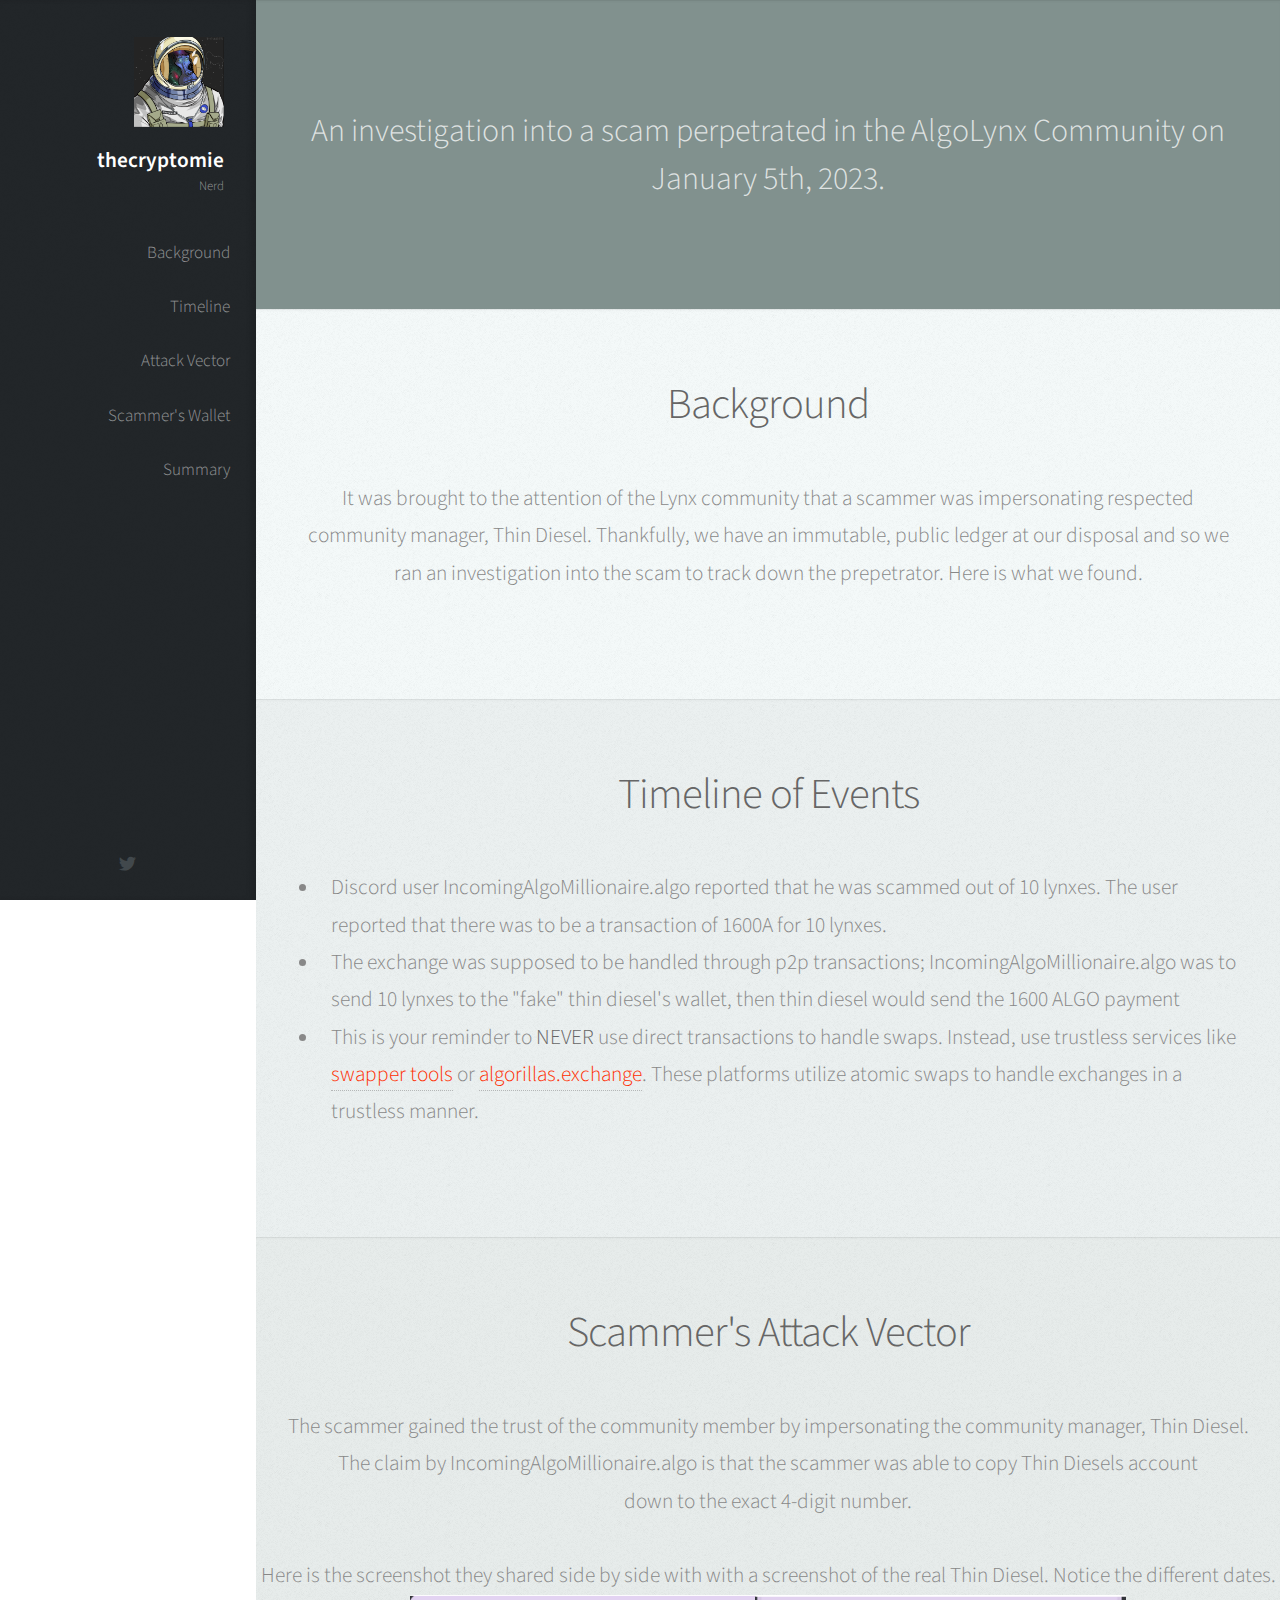
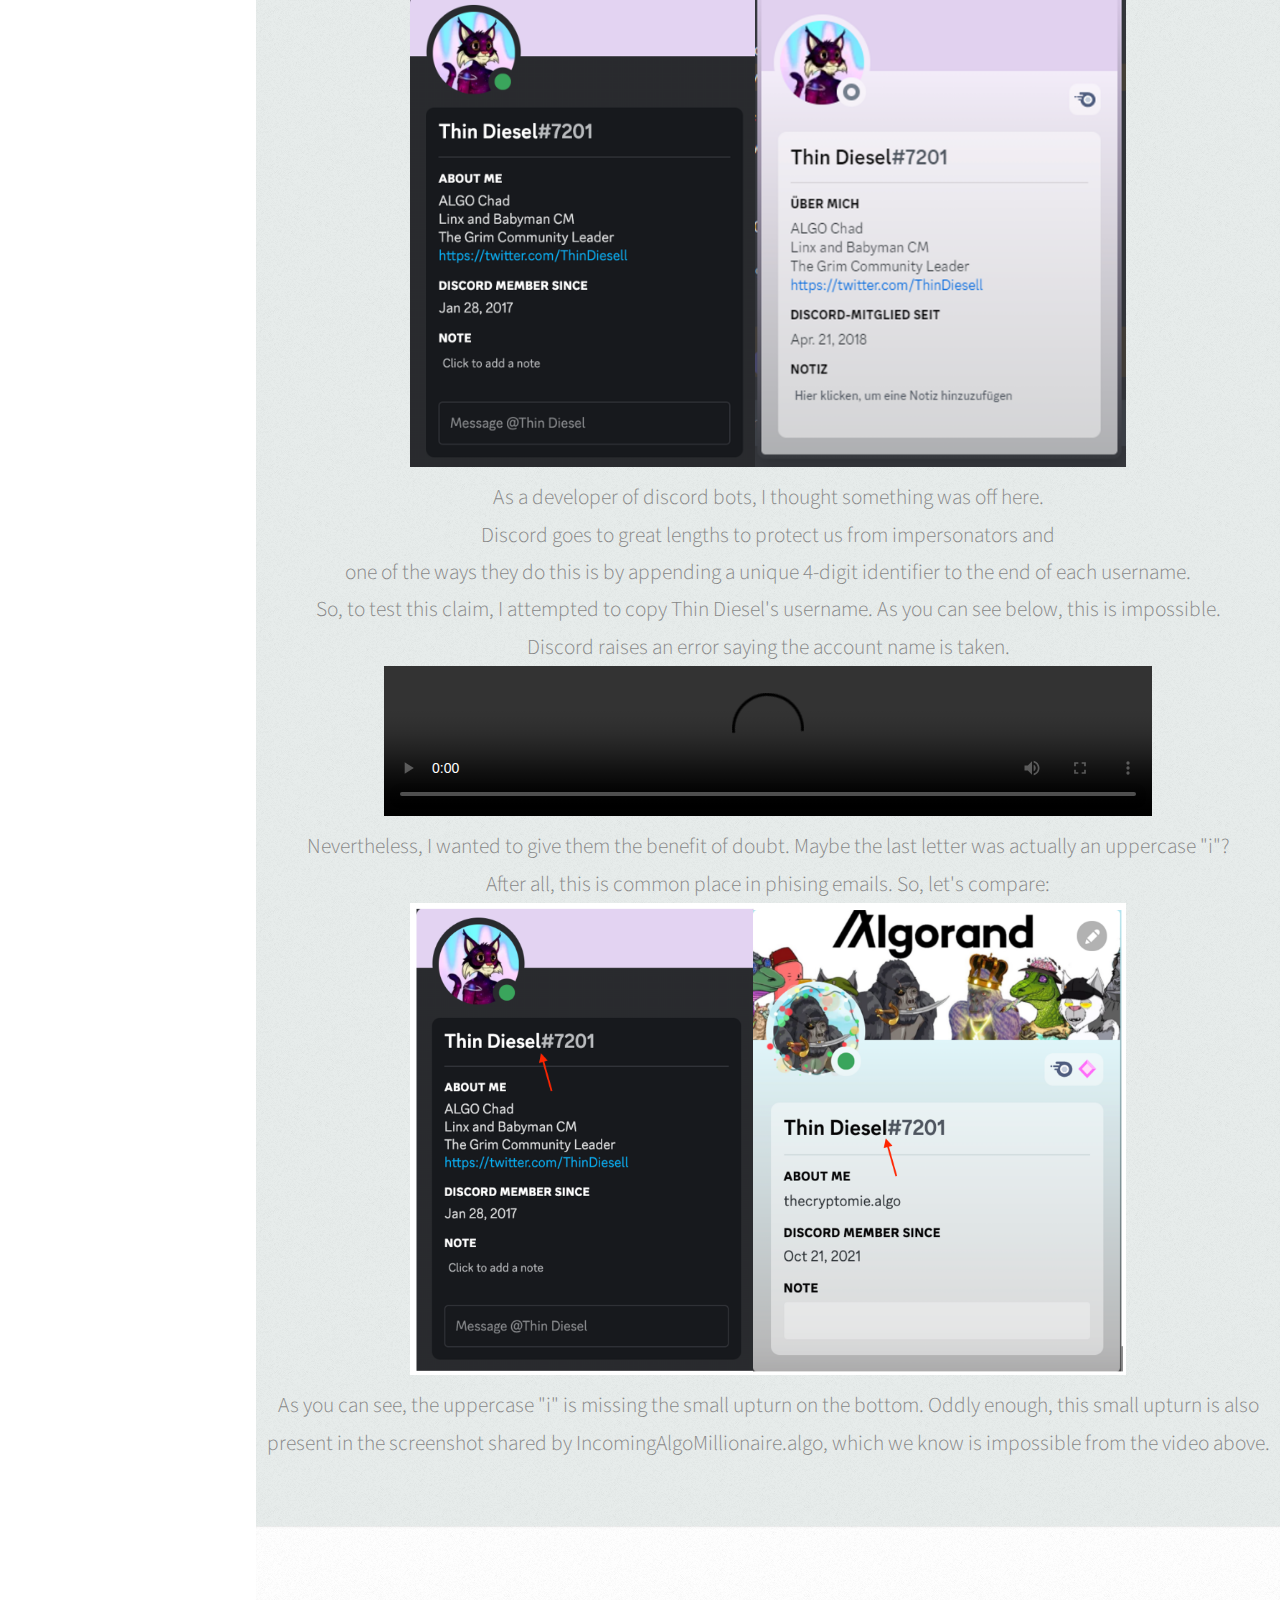
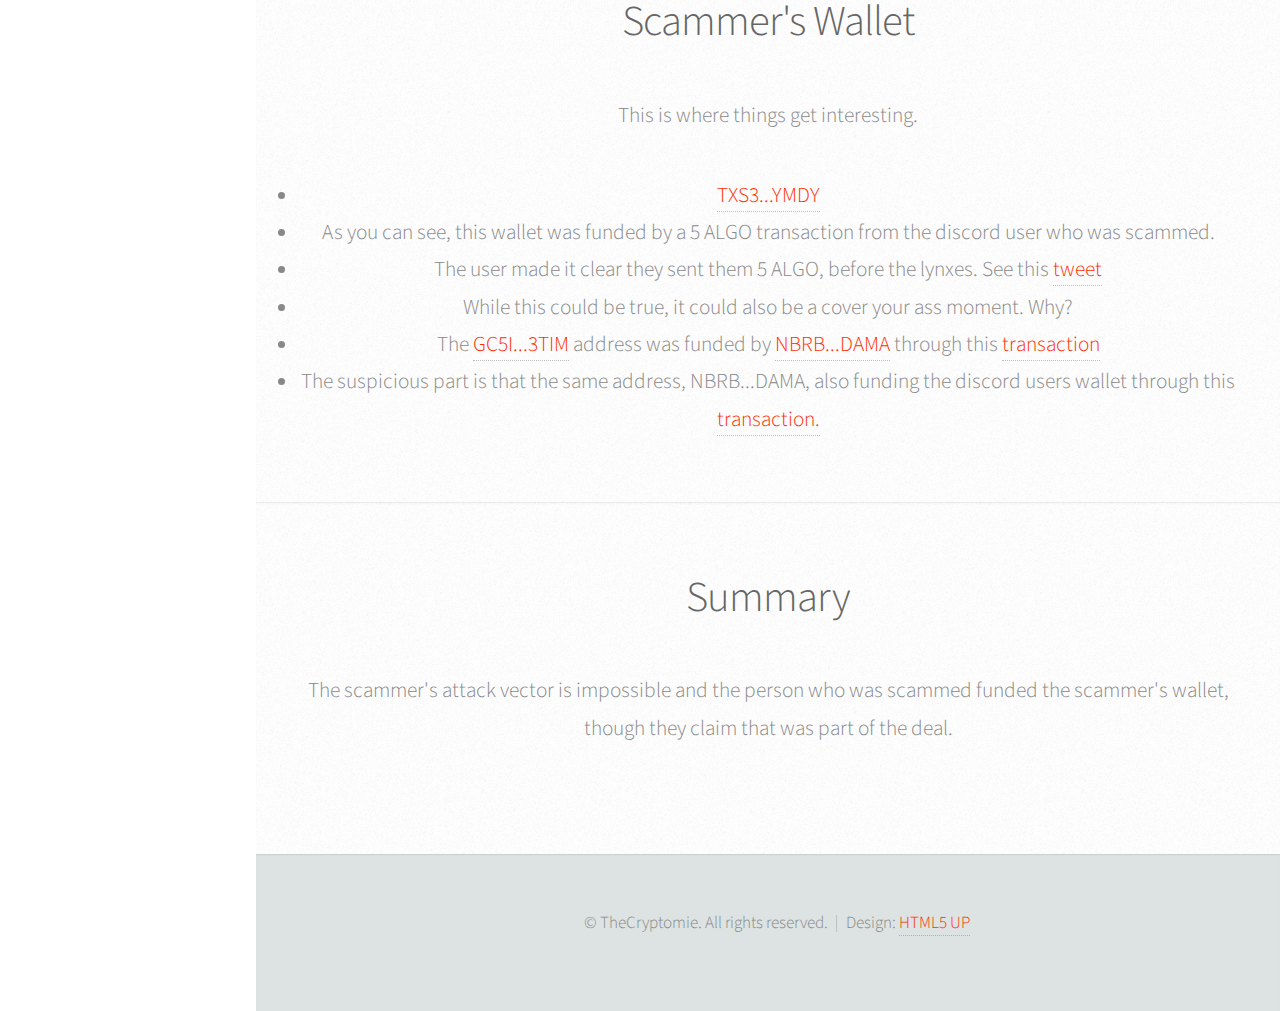
==== commit a0b0a549: "fixing menu" ====
--- a/lynx.html
+++ b/lynx.html
@@ -31,8 +31,8 @@
 								
 								<li><a href="#background" id="portfolio-link">Background</a></li>
 								<li><a href="#timeline" id="about-link">Timeline</a></li>
-								<li><a href="#post-mortem" id="about-link">Post Mortem</a></li>
-								<li><a href="#deep-dive" id="about-link">Deep Dive</a></li>
+								<li><a href="#post-mortem" id="about-link">Attack Vector</a></li>
+								<li><a href="#deep-dive" id="about-link">Scammer's Wallet</a></li>
 								<li><a href="#summary" id="contact-link">Summary</a></li>
 								
 							</ul>
@@ -114,11 +114,11 @@
 				<section id="post-mortem" class="four">
 
 							<header>
-								<h2>Post-mortem</h2>
+								<h2>Scammer's Attack Vector</h2>
 							</header>
 <!--							<div style="display: inline-block; text-align: left;">-->
 					<div>
-								<h3>The Scammer's Technique</h3>
+<!--								<h3>The Scammer's Technique</h3>-->
 								<li>The scammer gained the trust of the community member by impersonating the community manager, Thin Diesel.</li>
 								<li>The claim by IncomingAlgoMillionaire.algo is that the scammer was able to copy Thin Diesels account <br>
 								down to the exact 4-digit number. <li>
@@ -147,7 +147,7 @@
 				<section id="deep-dive" class="five">
 					<div class="container">
 						<header>
-							<h2>The Scammers Wallet</h2>
+							<h2>Scammer's Wallet</h2>
 						</header>
 						<p>This is where things get interesting. </p>
 						<li><a href="https://algoexplorer.io/address/TXS3EHXOP2FJWVZXI3FM2N34HTM5TPL77VFDIU4WI22IVOUDNIQCEPYMDY">TXS3...YMDY</a></li>
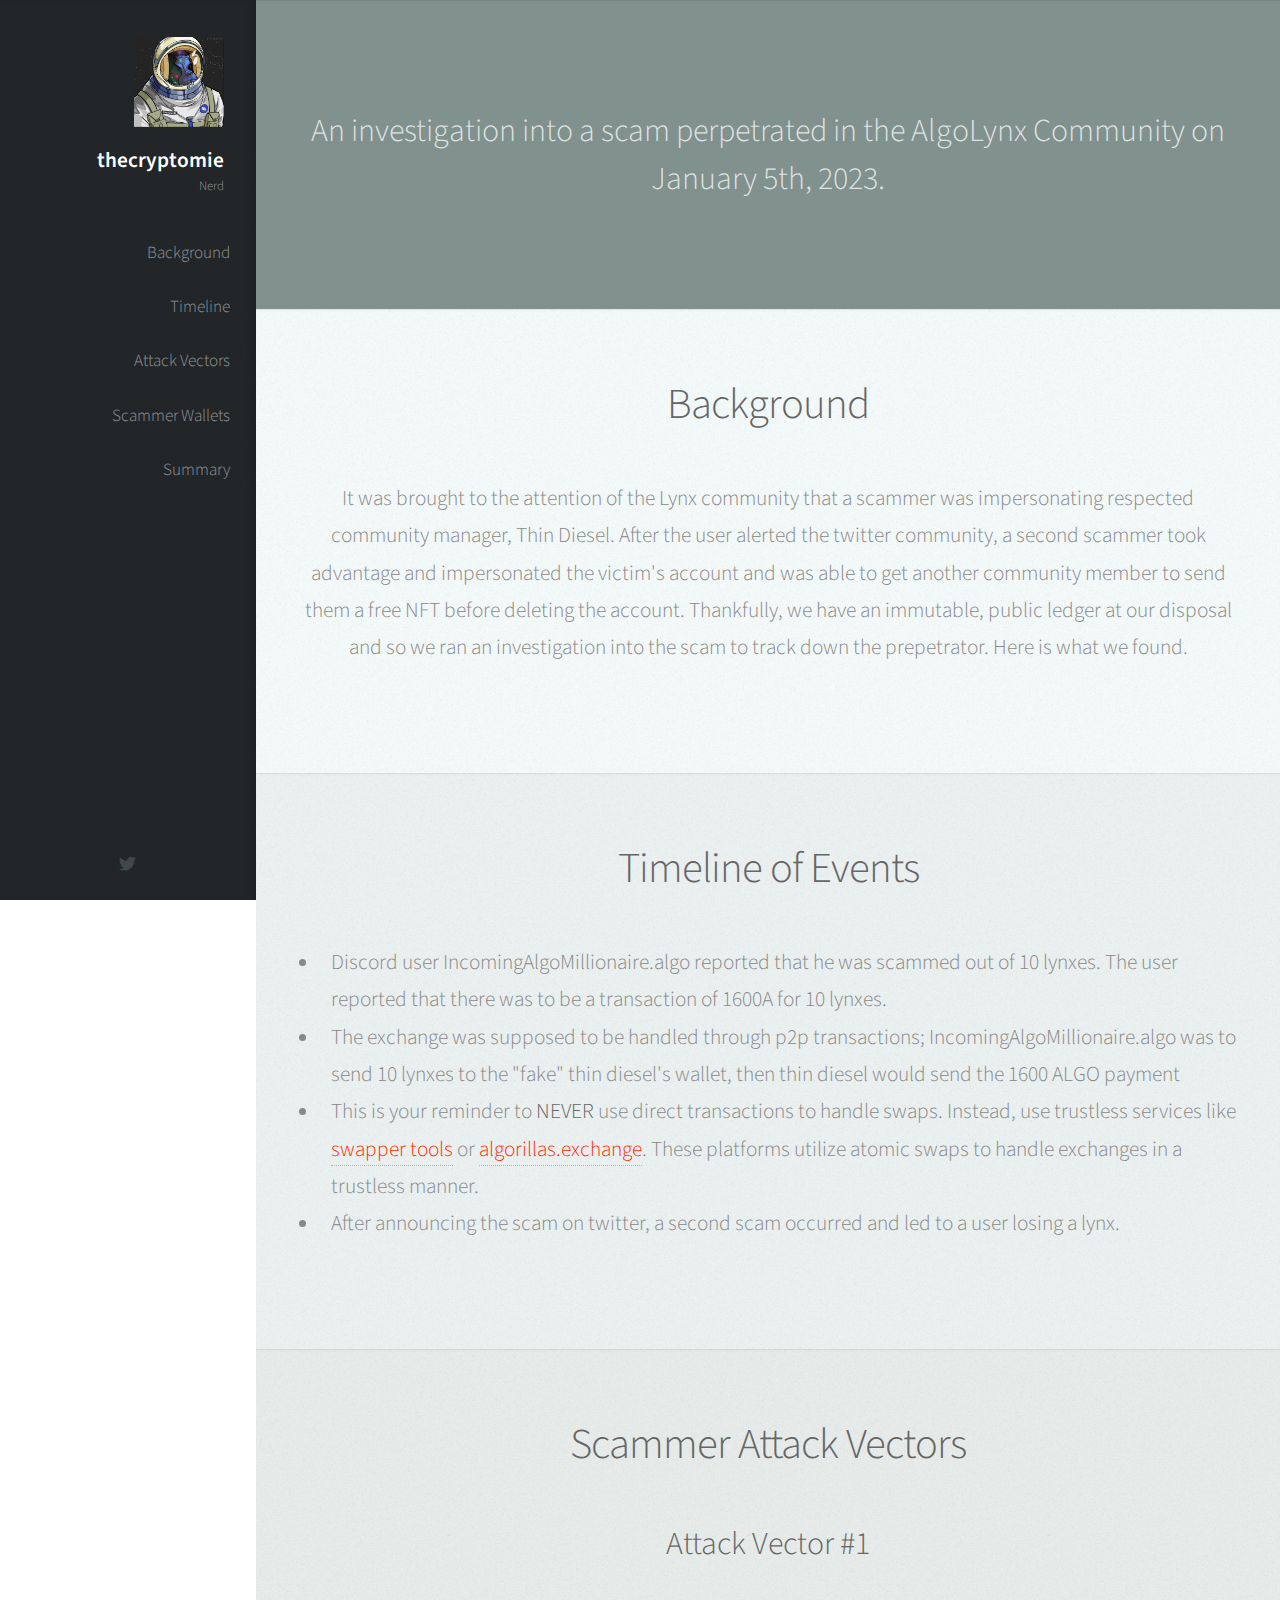
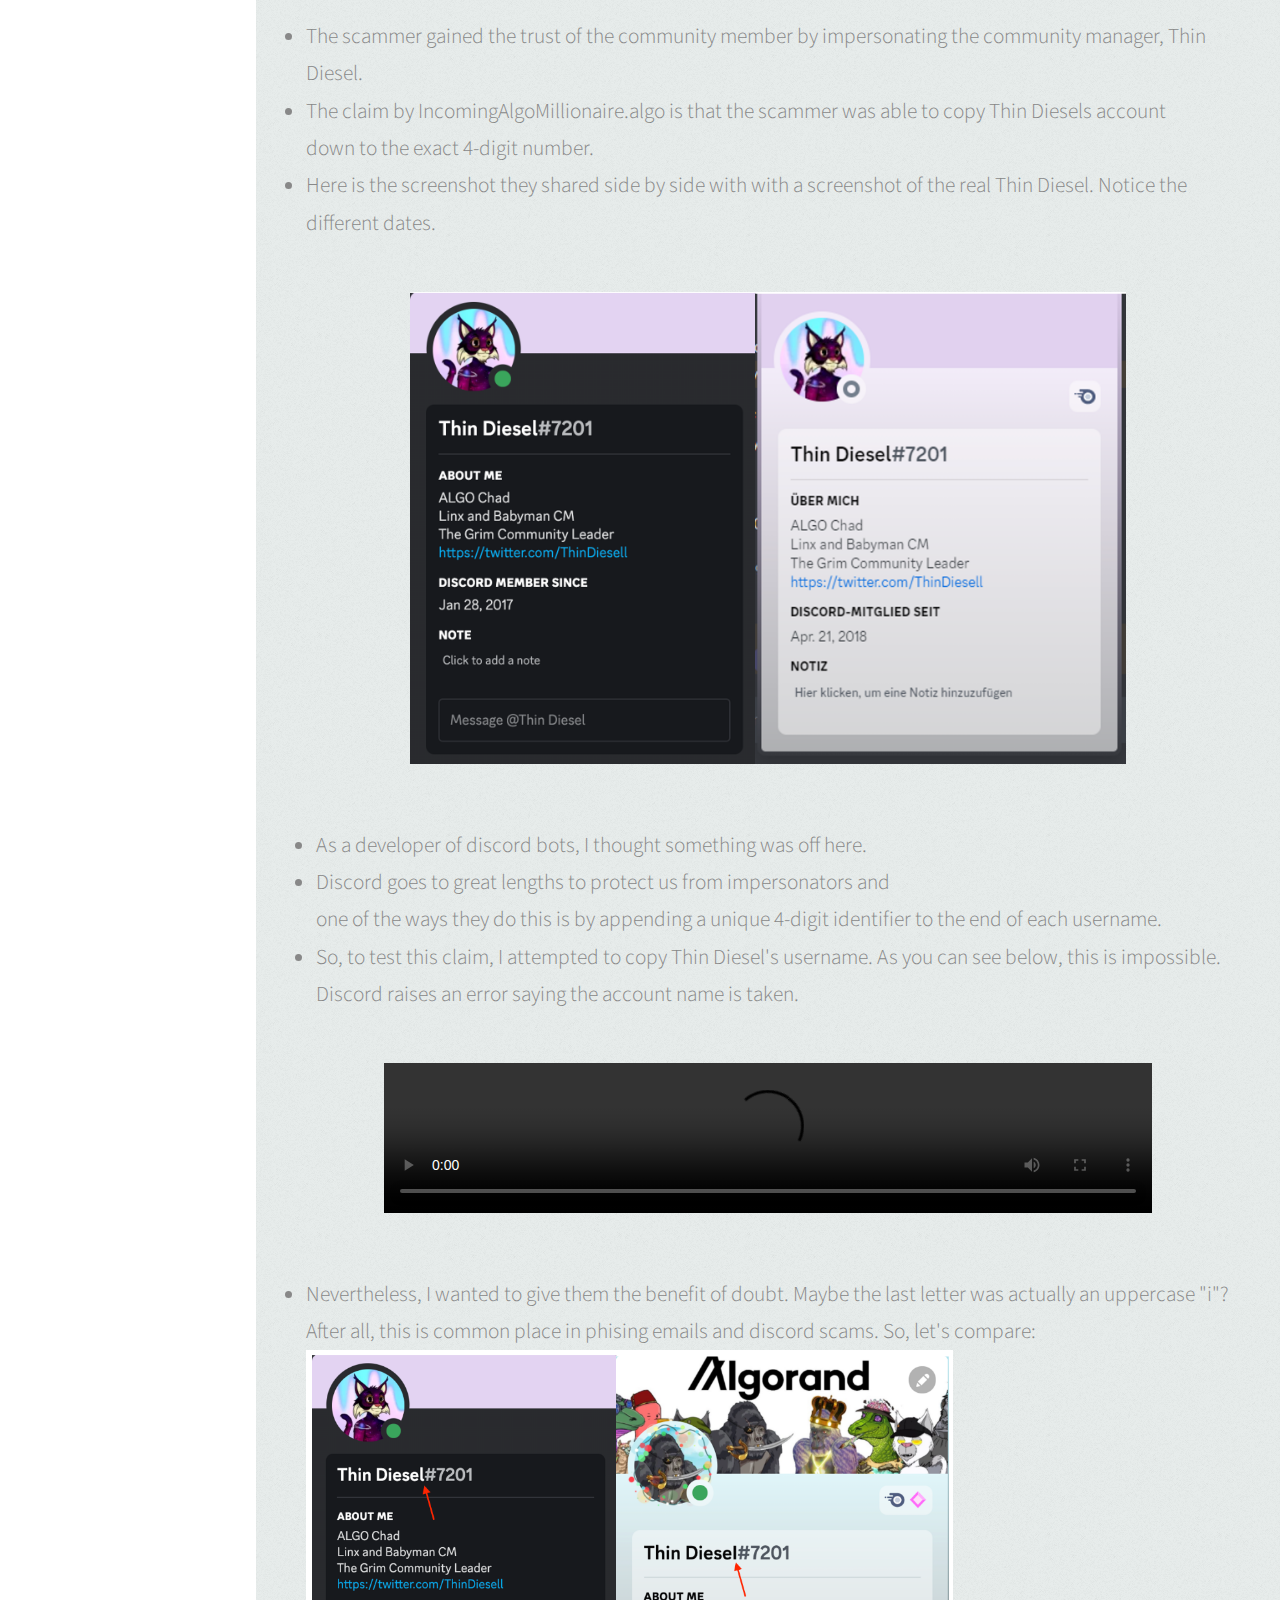
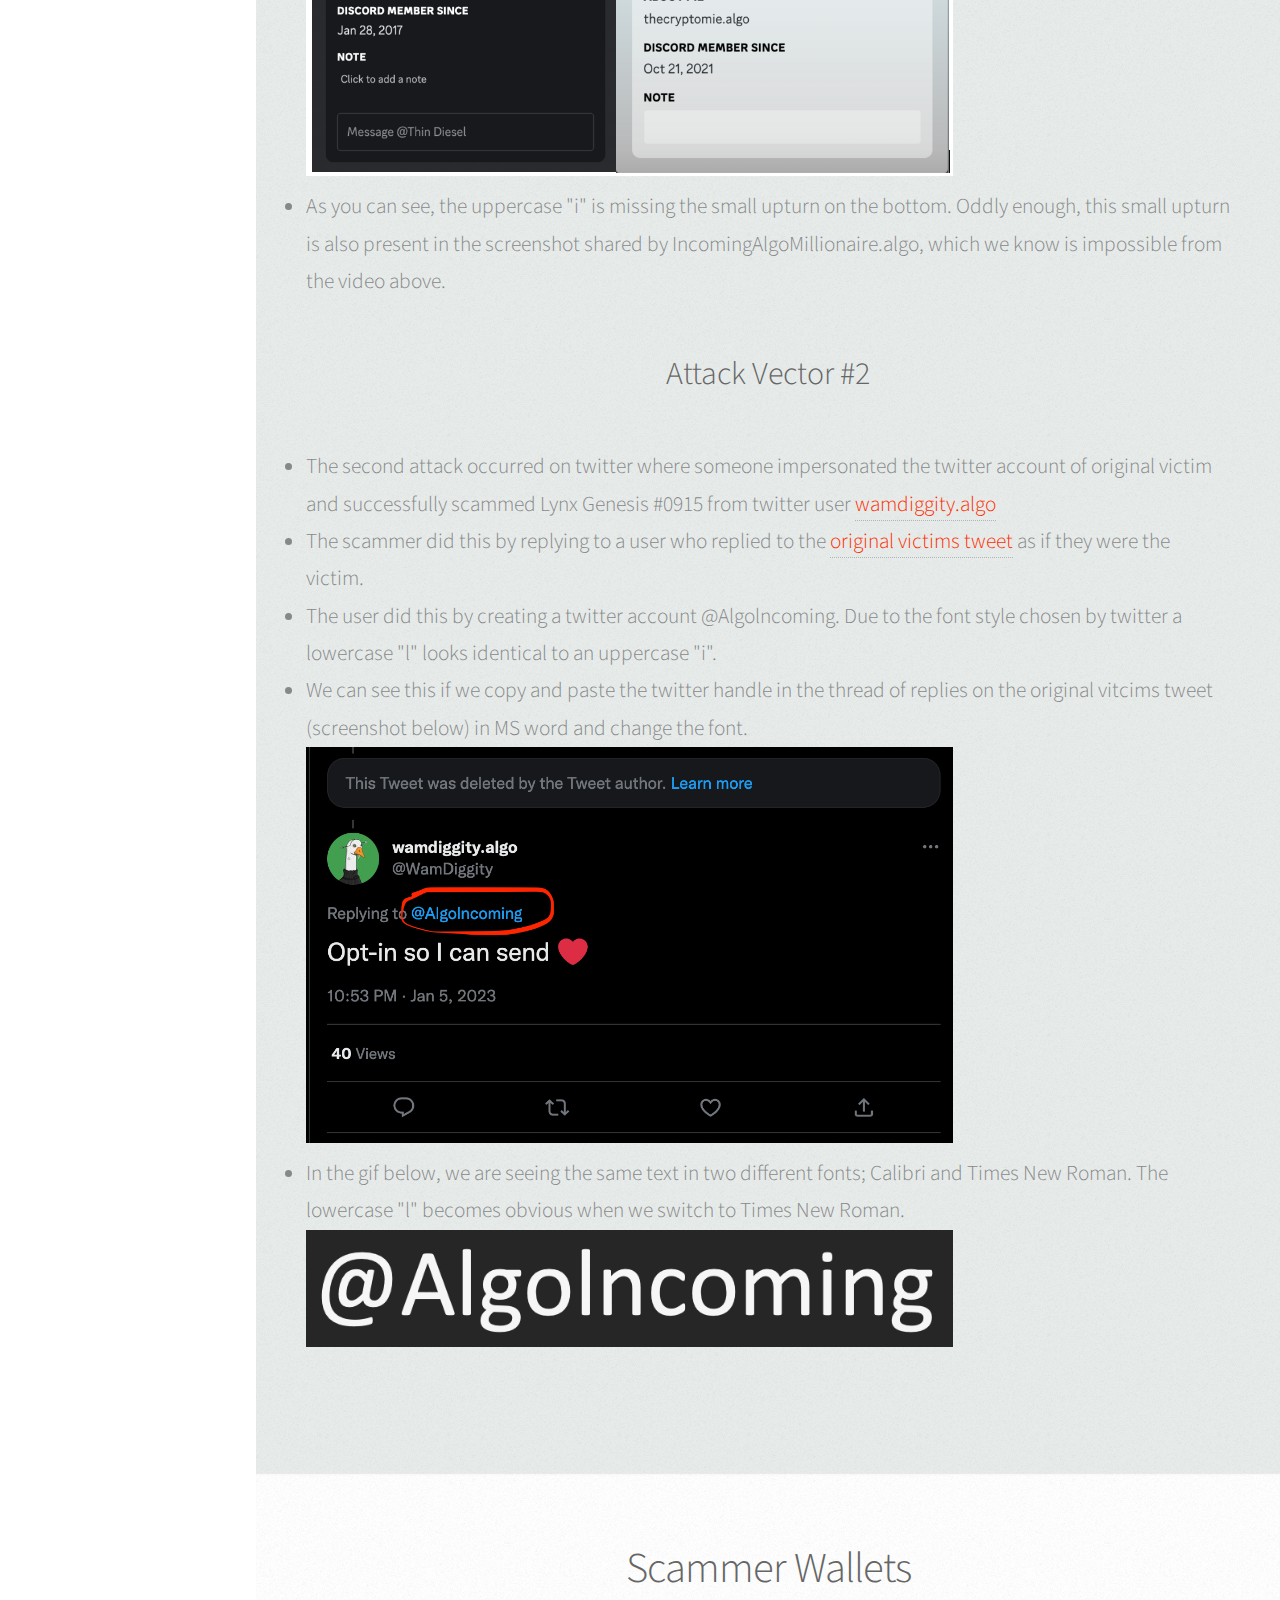
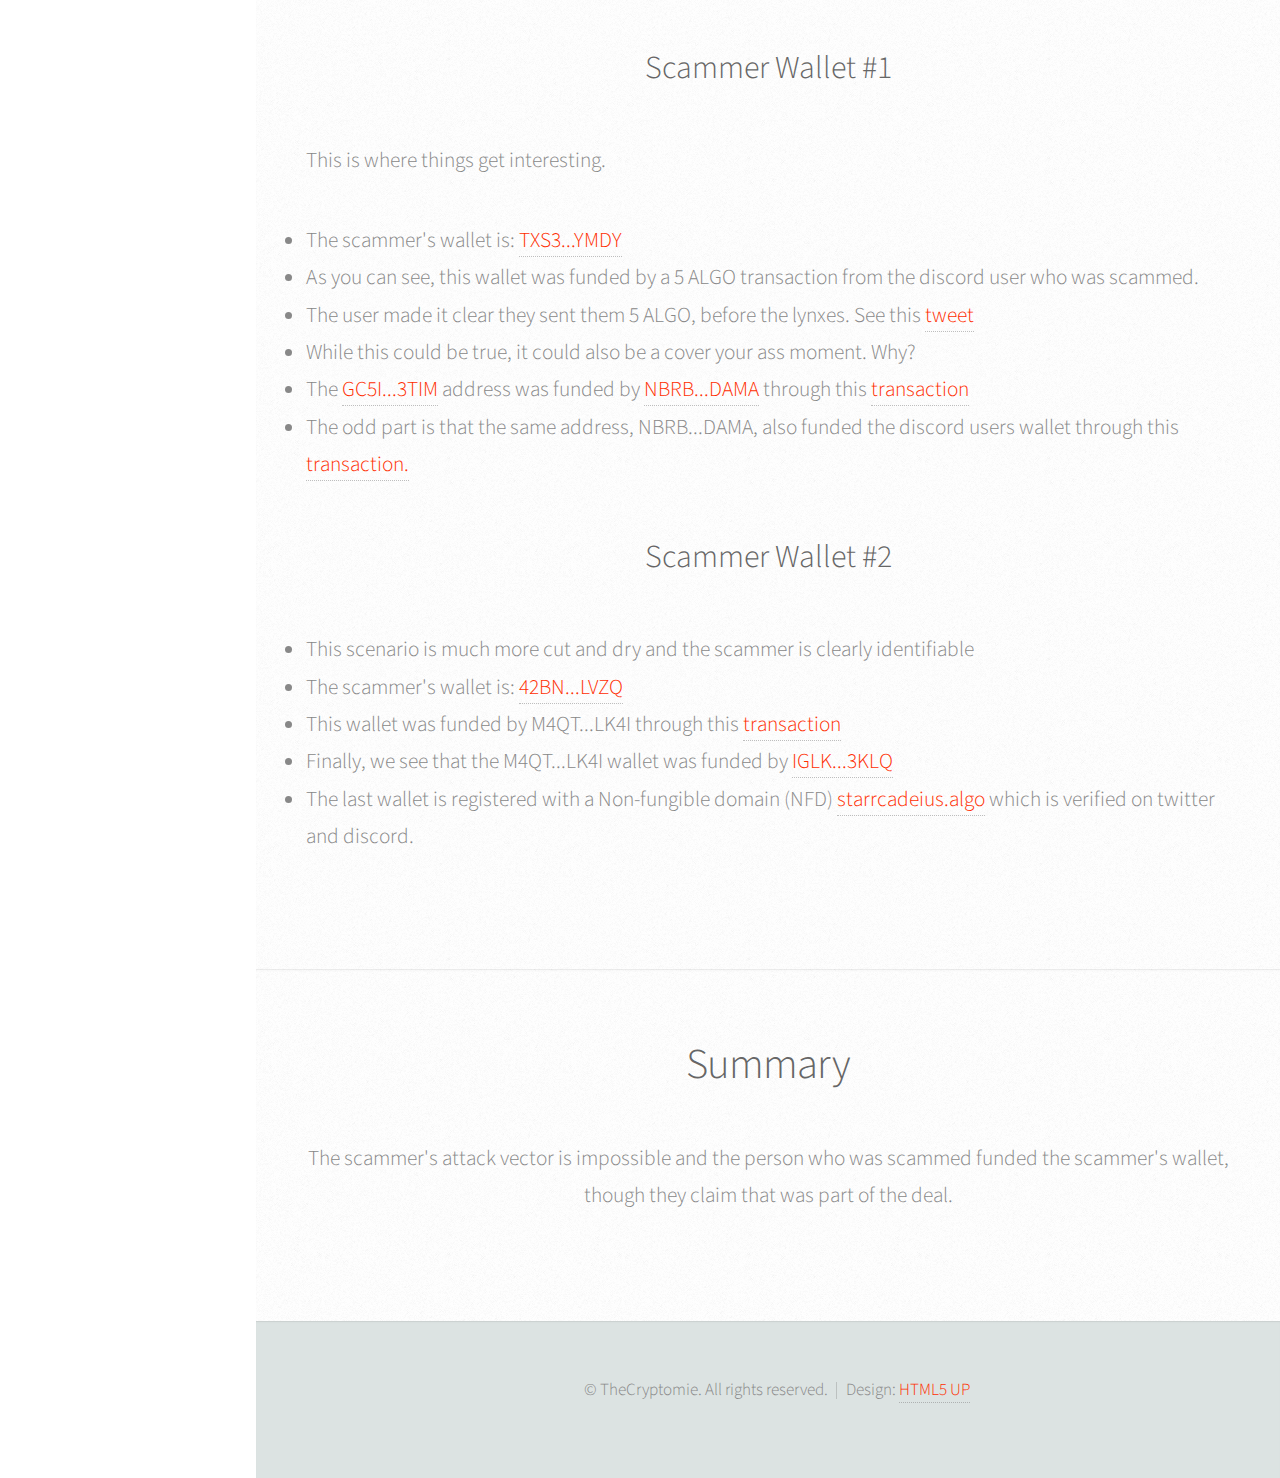
==== commit 73802fdf: "finalizing lynx scam page" ====
--- a/lynx.html
+++ b/lynx.html
@@ -31,8 +31,8 @@
 								
 								<li><a href="#background" id="portfolio-link">Background</a></li>
 								<li><a href="#timeline" id="about-link">Timeline</a></li>
-								<li><a href="#post-mortem" id="about-link">Attack Vector</a></li>
-								<li><a href="#deep-dive" id="about-link">Scammer's Wallet</a></li>
+								<li><a href="#attack-vectors" id="about-link">Attack Vectors</a></li>
+								<li><a href="#scammer-wallets" id="about-link">Scammer Wallets</a></li>
 								<li><a href="#summary" id="contact-link">Summary</a></li>
 								
 							</ul>
@@ -73,7 +73,9 @@
 							</header>
 
 							<p>It was brought to the attention of the Lynx community that a
-								scammer was impersonating respected community manager, Thin Diesel.
+								scammer was impersonating respected community manager, Thin Diesel. After the user alerted
+								the twitter community, a second scammer took advantage and impersonated the victim's account
+								and was able to get another community member to send them a free NFT before deleting the account.
 								Thankfully, we have an immutable, public ledger at our disposal and so we ran
 								an investigation into the scam to track down the prepetrator. Here is what
 								we found.
@@ -98,64 +100,96 @@
 								<li>Discord user IncomingAlgoMillionaire.algo reported that he was scammed out of 10 lynxes.
 									The user reported that there was to be a transaction of 1600A for 10 lynxes.
 								</li>
-								<li>The exchange
-									 was supposed to be handled through p2p transactions; IncomingAlgoMillionaire.algo was to send 10 lynxes
+								<li>The exchange was supposed to be handled through p2p transactions; IncomingAlgoMillionaire.algo was to send 10 lynxes
 									to the "fake" thin diesel's wallet, then thin diesel would send the 1600 ALGO payment</li>
 								<li>This is your reminder to <b>NEVER</b> use direct transactions to handle swaps. Instead, use trustless
 									services like <a href="https://app.swapper.tools/">swapper tools</a> or <a href="https://algorillas.exchange/">algorillas.exchange</a>.
 									These platforms utilize atomic swaps to handle exchanges in a trustless manner.
 								</li>
+								<li> After announcing the scam on twitter, a second scam occurred and led to a user losing a lynx. </li>
 
 							</ul>
 							</div>
 					</div>
 				</section>
 							
-				<section id="post-mortem" class="four">
+				<section id="attack-vectors" class="four">
 
 							<header>
-								<h2>Scammer's Attack Vector</h2>
+								<h2>Scammer Attack Vectors</h2>
 							</header>
 <!--							<div style="display: inline-block; text-align: left;">-->
-					<div>
+					<h3>Attack Vector #1</h3>
+					<div style="display: inline-block; text-align: left; margin: 50px;">
 <!--								<h3>The Scammer's Technique</h3>-->
 								<li>The scammer gained the trust of the community member by impersonating the community manager, Thin Diesel.</li>
 								<li>The claim by IncomingAlgoMillionaire.algo is that the scammer was able to copy Thin Diesels account <br>
-								down to the exact 4-digit number. <li>
+								down to the exact 4-digit number. </li>
 								<li>Here is the screenshot they shared side by side with
 									with a screenshot of the real Thin Diesel. Notice the different dates.</li>
+					</div>
 								<img src="images/fake_thin_real_thin.png" style="margin: 0 0% 0 0;" align="center" width="70%"> <br>
+					<div style="display: inline-block; text-align: left; margin: 50px;">
 						<li>As a developer of discord bots, I thought something was off here. </li>
-									<li>Discord goes
+						<li>Discord goes
 								to great lengths to protect us from impersonators and <br> one of the ways they do this is by
 								appending a unique 4-digit identifier to the end of each username.</li>
 						<li>So, to test this claim, I attempted to copy Thin Diesel's username. As you can see below, this is
 						impossible. <br>Discord raises an error saying the account name is taken.</li>
+					</div>
+					<span>
 						<video controls="controls" width="75%" height="75%" name="Video Name">
 							  <source src="images/copy_thin.mov">
 							</video>
-						<li>Nevertheless, I wanted to give them the benefit of doubt. Maybe the last letter was actually an uppercase "i"?<br>
-						After all, this is common place in phising emails. So, let's compare:</li>
+						</span>
+					<div style="display: inline-block; text-align: left; margin: 50px;">
+						<li>Nevertheless, I wanted to give them the benefit of doubt. Maybe the last letter was actually an uppercase "i"?
+						After all, this is common place in phising emails and discord scams. So, let's compare:</li>
 						<img src="images/thin_I_vs_thin_l.png" style="margin: 0 0 0 0;" align="center" width="70%"> <br>
 						<li>As you can see, the uppercase "i" is missing the small upturn on the bottom.
 						Oddly enough, this small upturn is also present in the screenshot shared by IncomingAlgoMillionaire.algo, which we know is impossible from the video above.</li>
-
-
-							</div>
-				</section>
-
-				<section id="deep-dive" class="five">
-					<div class="container">
-						<header>
-							<h2>Scammer's Wallet</h2>
+					</div>
+				<h3>Attack Vector #2</h3>
+					<div style="display: inline-block; text-align: left; margin: 50px;">
+<!--								<h3>The Scammer's Technique</h3>-->
+						<li>The second attack occurred on twitter where someone impersonated the twitter account of
+							original victim and successfully scammed Lynx Genesis #0915 from twitter user <a href="https://twitter.com/WamDiggity">wamdiggity.algo</a></li>
+						<li>The scammer did this by replying to a user who replied to the <a href="https://twitter.com/AlgoIncoming/status/1611077824873664514?s=20&t=uUV6RpGelnfqrekiEwuacQ">original victims tweet</a> as if they were the victim. </li>
+						<li>The user did this by creating a twitter account @Algolncoming. Due to the font style chosen by twitter
+						 a lowercase "l" looks identical to an uppercase "i". </li>
+						<li>
+							We can see this if we copy and paste the twitter handle in the thread of replies on the original vitcims tweet (screenshot below) in MS word and change the font.
+						</li>
+						<img src="images/fake_algoincoming.png" style="margin: 0 0 0 0;" align="center" width="70%"> <br>
+						<li>In the gif below, we are seeing the same text in two different fonts; Calibri and Times New Roman. The lowercase "l"
+						becomes obvious when we switch to Times New Roman.</li>
+						<img src="images/font.gif" style="margin: 0 0 0 0;" align="center" width="70%"> <br>
+
+					</div>
+
+				</section>
+
+				<section id="scammer-wallets" class="five">
+					<header>
+							<h2>Scammer Wallets</h2>
 						</header>
+					<h3>Scammer Wallet #1</h3>
+					<div style="display: inline-block; text-align: left; margin: 50px;">
 						<p>This is where things get interesting. </p>
-						<li><a href="https://algoexplorer.io/address/TXS3EHXOP2FJWVZXI3FM2N34HTM5TPL77VFDIU4WI22IVOUDNIQCEPYMDY">TXS3...YMDY</a></li>
-									<li>As you can see, this wallet was funded by a 5 ALGO transaction from the discord user who was scammed.</li>
+						<li>The scammer's wallet is: <a href="https://algoexplorer.io/address/TXS3EHXOP2FJWVZXI3FM2N34HTM5TPL77VFDIU4WI22IVOUDNIQCEPYMDY">TXS3...YMDY</a></li>
+						<li>As you can see, this wallet was funded by a 5 ALGO transaction from the discord user who was scammed.</li>
 						<li>The user made it clear they sent them 5 ALGO, before the lynxes. See this <a href="https://twitter.com/AlgoIncoming/status/1611079666819006465?s=20&t=uUV6RpGelnfqrekiEwuacQ">tweet</a></a></li>
 						<li>While this could be true, it could also be a cover your ass moment. Why?</li>
 						<li>The <a href="https://algoexplorer.io/address/GC5ICHM3HWCZR6AJETA3RXQVCFLKZU6LQCFQH2I42ACSJ7UHEAO4R63TIM">GC5I...3TIM</a> address was funded by <a href="https://algoexplorer.io/address/NBRBV5DZBOWJUSAFKV5SDOBJ4PZAKUVPGS3LWP5VMS7WKIEWKHADJWDAMA">NBRB...DAMA</a> through this <a href="https://algoexplorer.io/tx/R626AZO6Y475CLRT77W55Q3PA7PHO5DCJ6BYSJFYLBKK52K7FDCA">transaction</a></li>
-						<li>The suspicious part is that the same address, NBRB...DAMA, also funding the discord users wallet through this <a href="https://algoexplorer.io/tx/POHP7KNKPAMLHIS67ISNP4YB7QWWO7YT667TF75Y5ZB4IPS5ICRQ">transaction.</a></li>
+						<li>The odd part is that the same address, NBRB...DAMA, also funded the discord users wallet through this <a href="https://algoexplorer.io/tx/POHP7KNKPAMLHIS67ISNP4YB7QWWO7YT667TF75Y5ZB4IPS5ICRQ">transaction.</a></li>
+					</div>
+					<h3>Scammer Wallet #2</h3>
+					<div style="display: inline-block; text-align: left; margin: 50px;">
+						<li>This scenario is much more cut and dry and the scammer is clearly identifiable</li>
+						<li>The scammer's wallet is: <a href="https://algoexplorer.io/address/42BNYMJWUVORDL6UPUQWQO3SBZ22A5Y4ZH3KH6YH4DKVWNCDWWYG4LLVZQ">42BN...LVZQ</a></li>
+						<li>This wallet was funded by M4QT...LK4I through this <a href="https://algoexplorer.io/tx/MB5LAH7OSNRSKKEWMMNIVOY4HMPSTW53S4UQY5HLGGUJZ4IIQCPQ">transaction</a></li>
+						<li>Finally, we see that the M4QT...LK4I wallet was funded by <a href="https://algoexplorer.io/address/IGLKS2LPM2BFBHD4Y23KZJD4USKWUTYM7YKGZ2YXISSAIAI2L2RPRY3KLQ">IGLK...3KLQ</a></li>
+						<li>The last wallet is registered with a Non-fungible domain (NFD) <a href="https://app.nf.domains/name/starrcadeius.algo">starrcadeius.algo</a> which is verified on twitter and discord.</li>
 					</div>
 				</section>
 
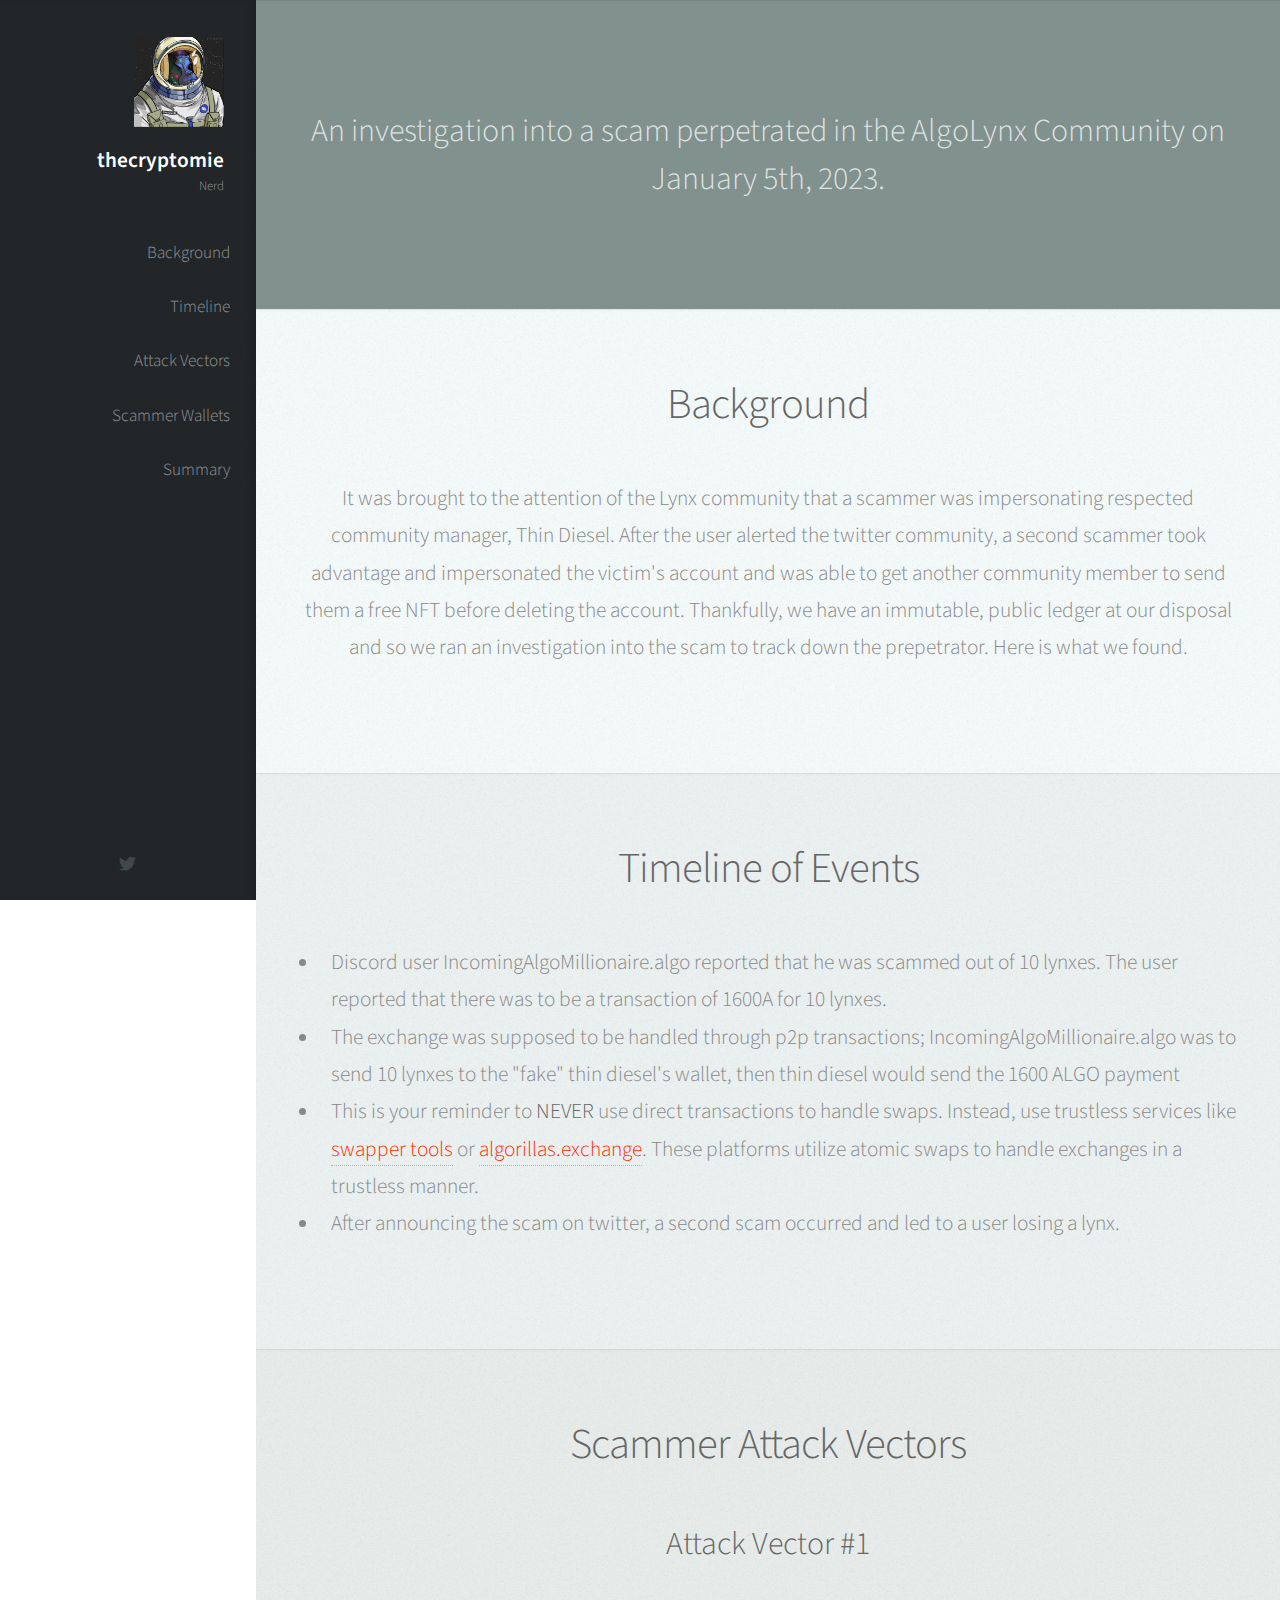
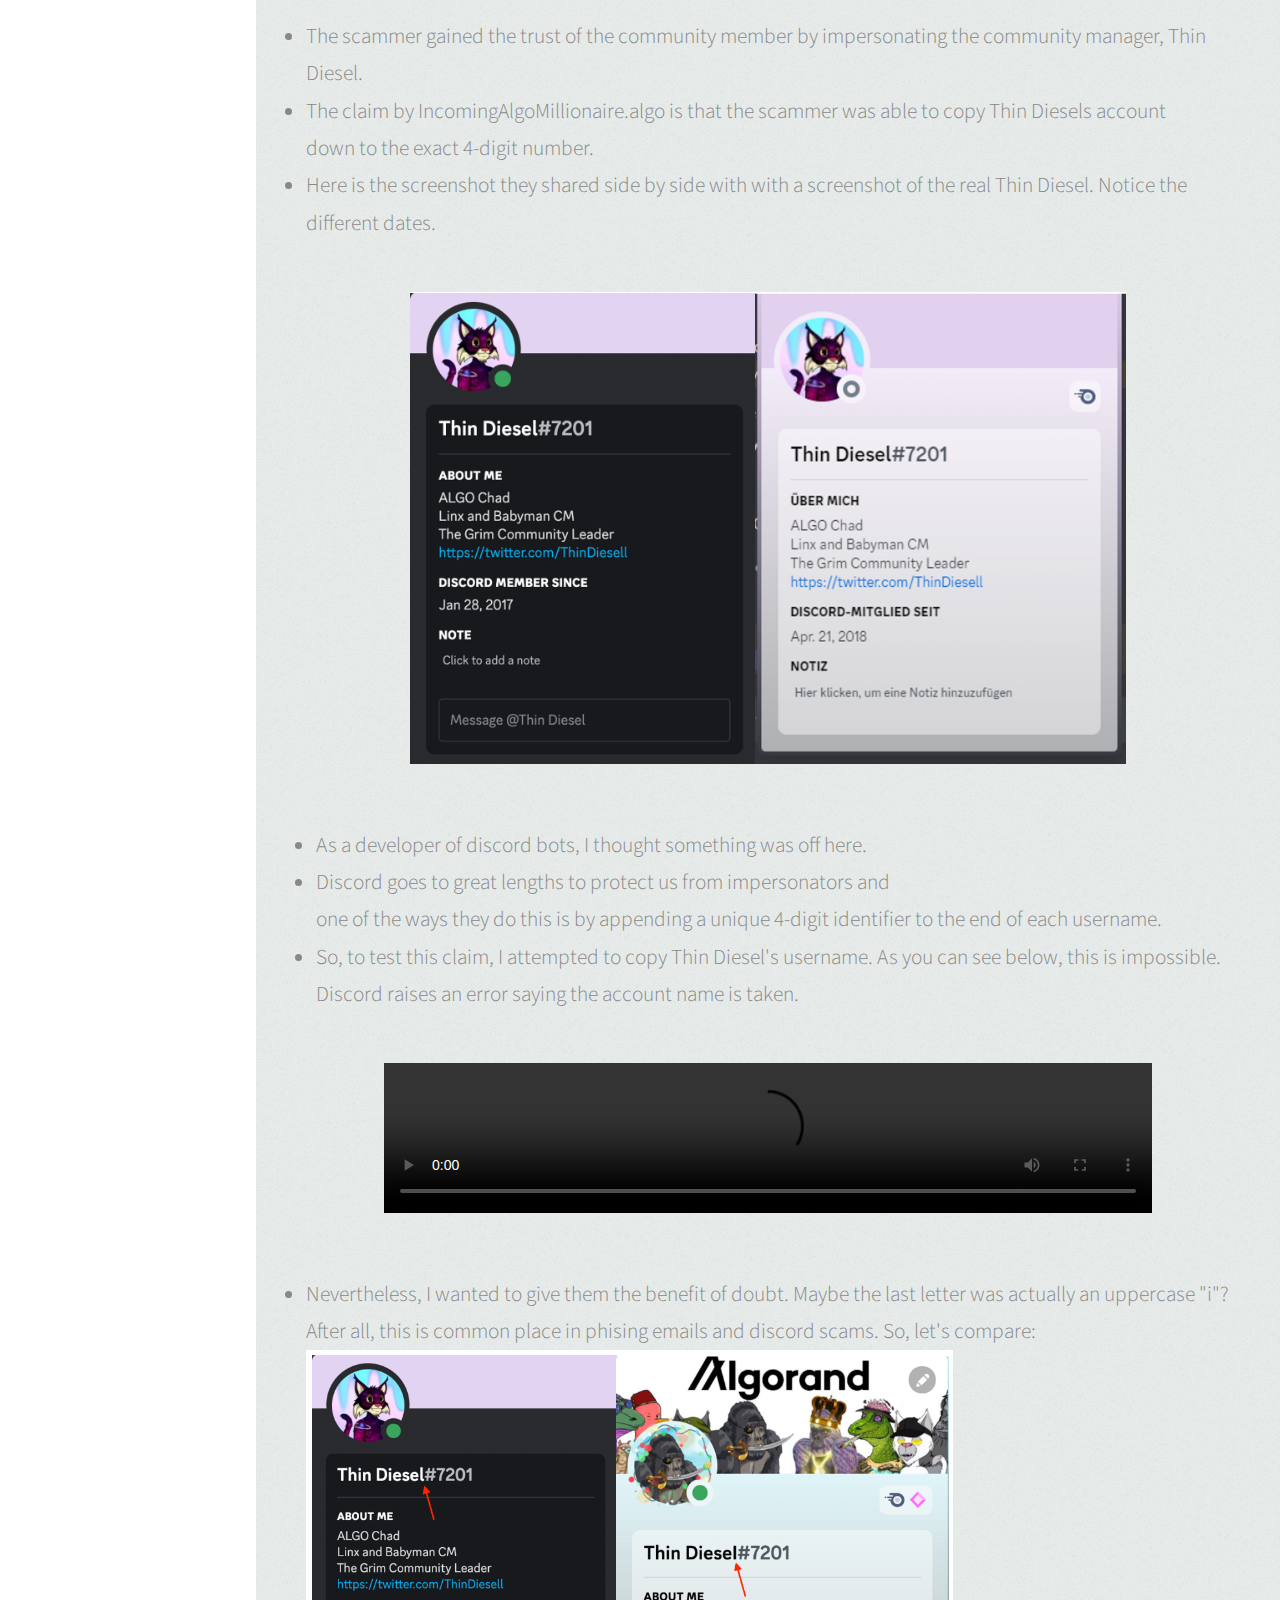
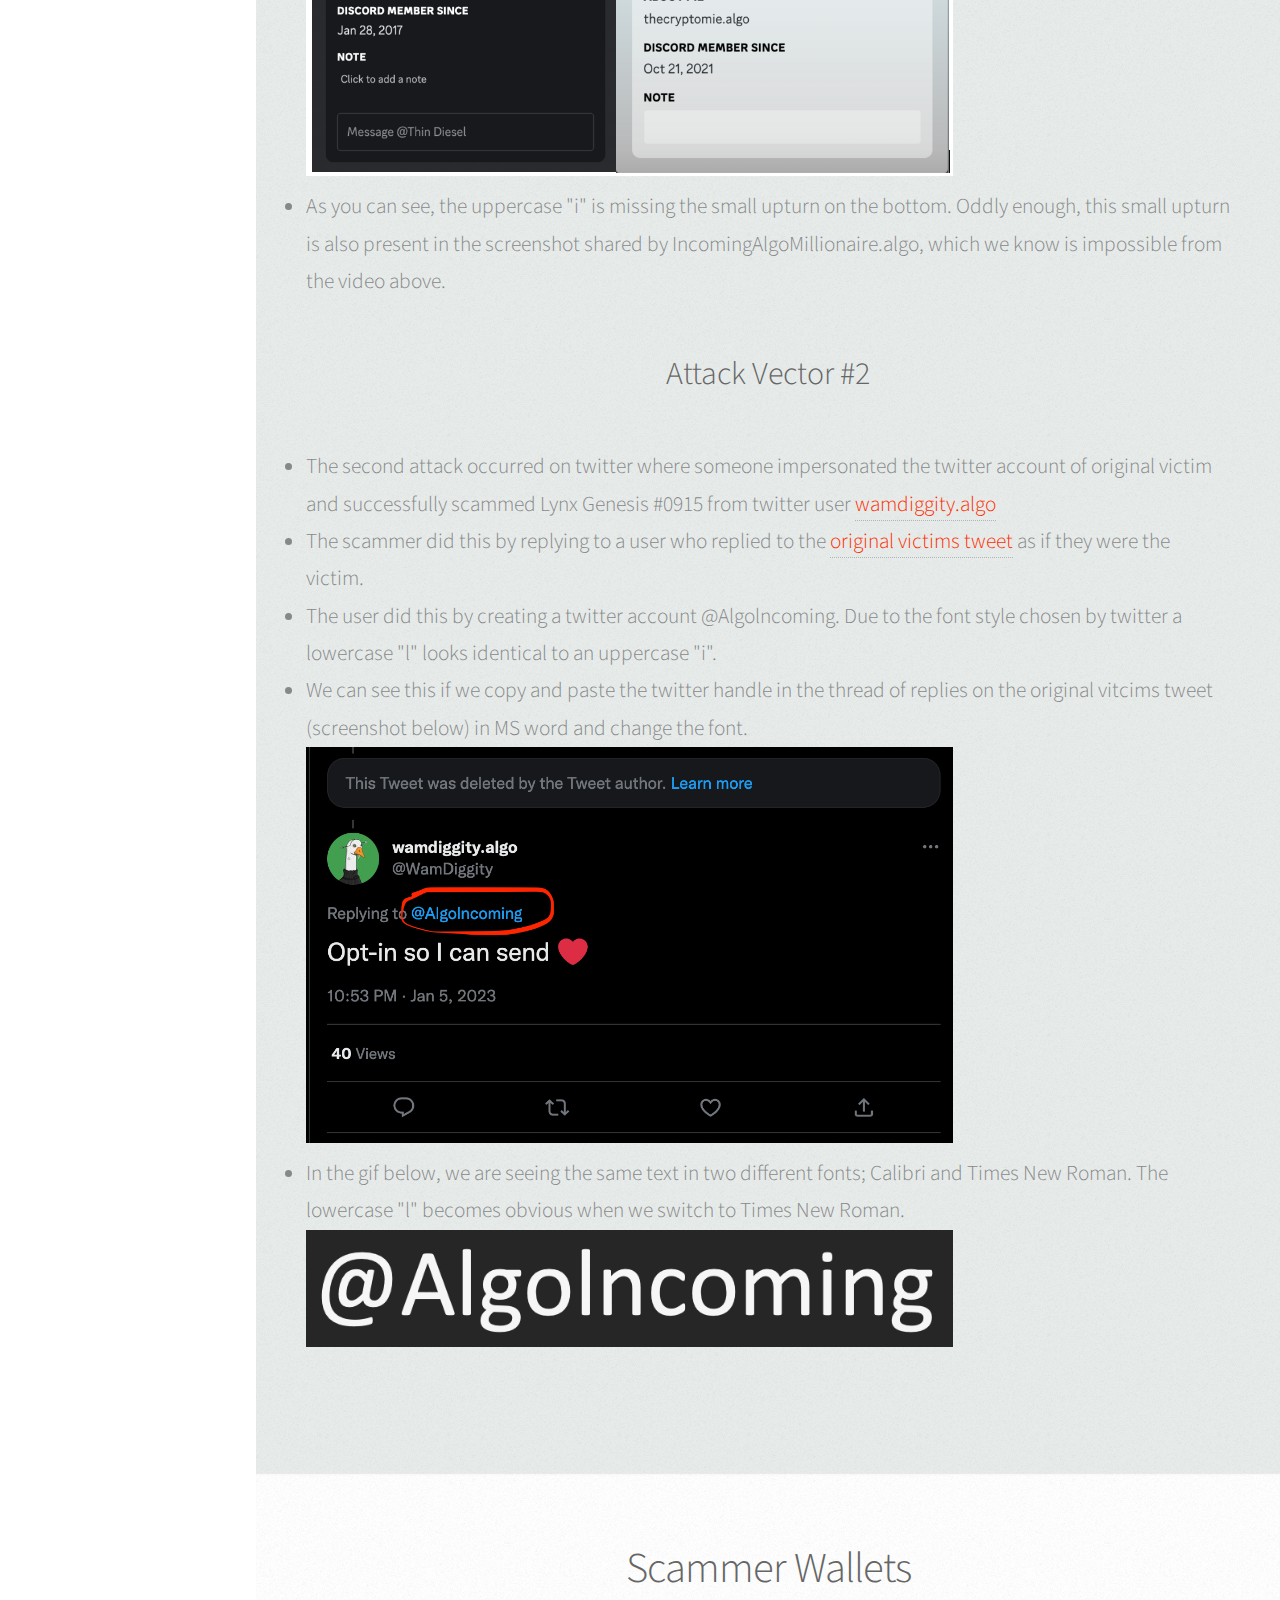
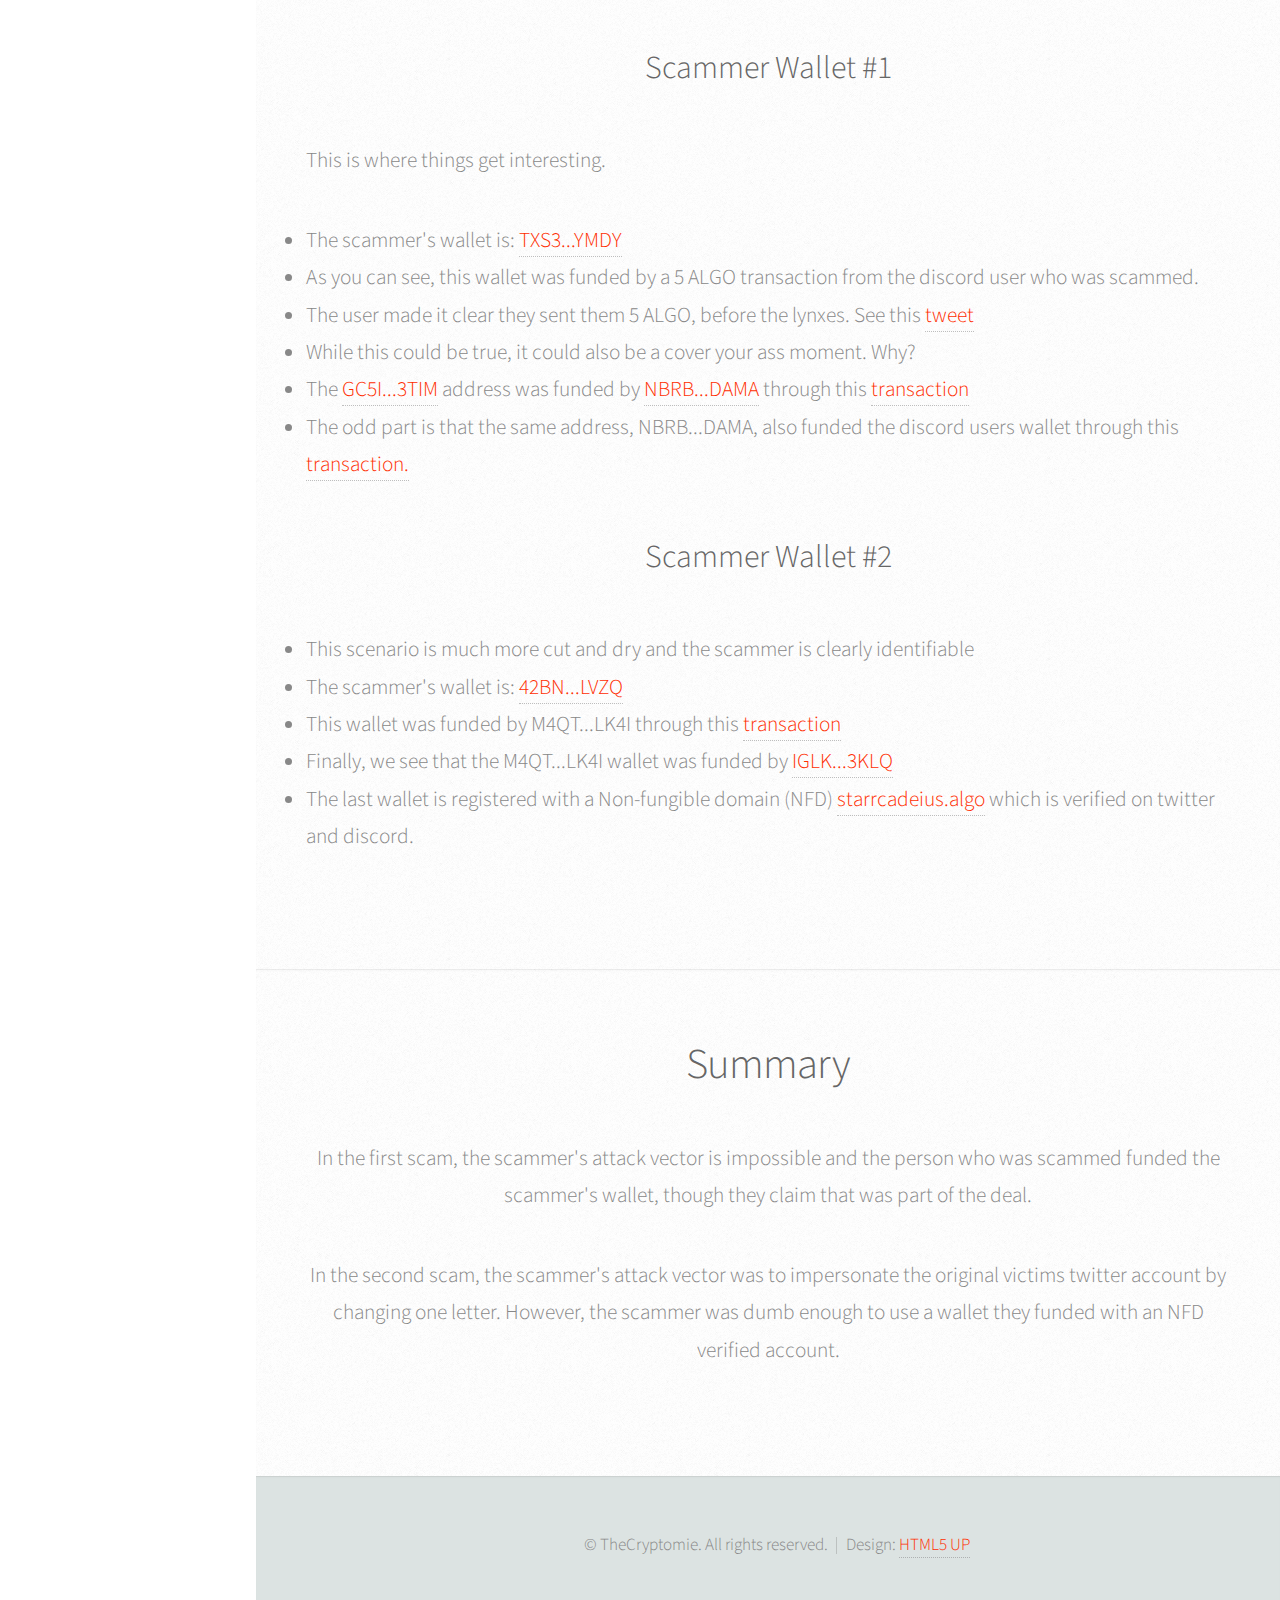
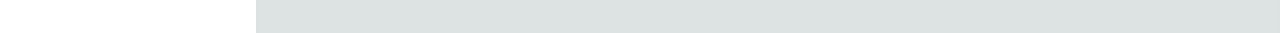
==== commit 8daf0fac: "finalizing the summary" ====
--- a/lynx.html
+++ b/lynx.html
@@ -198,7 +198,11 @@
 					<header>
 							<h2>Summary</h2>
 						</header>
-					<p>The scammer's attack vector is impossible and the person who was scammed funded the scammer's wallet, though they claim that was part of the deal. </b>
+					<p>
+						In the first scam, the scammer's attack vector is impossible and the person who was scammed funded the scammer's wallet, though they claim that was part of the deal.
+					</p>
+					<p>
+						In the second scam, the scammer's attack vector was to impersonate the original victims twitter account by changing one letter. However, the scammer was dumb enough to use a wallet they funded with an NFD verified account.
 					</p>
 				</div>
 				</section>
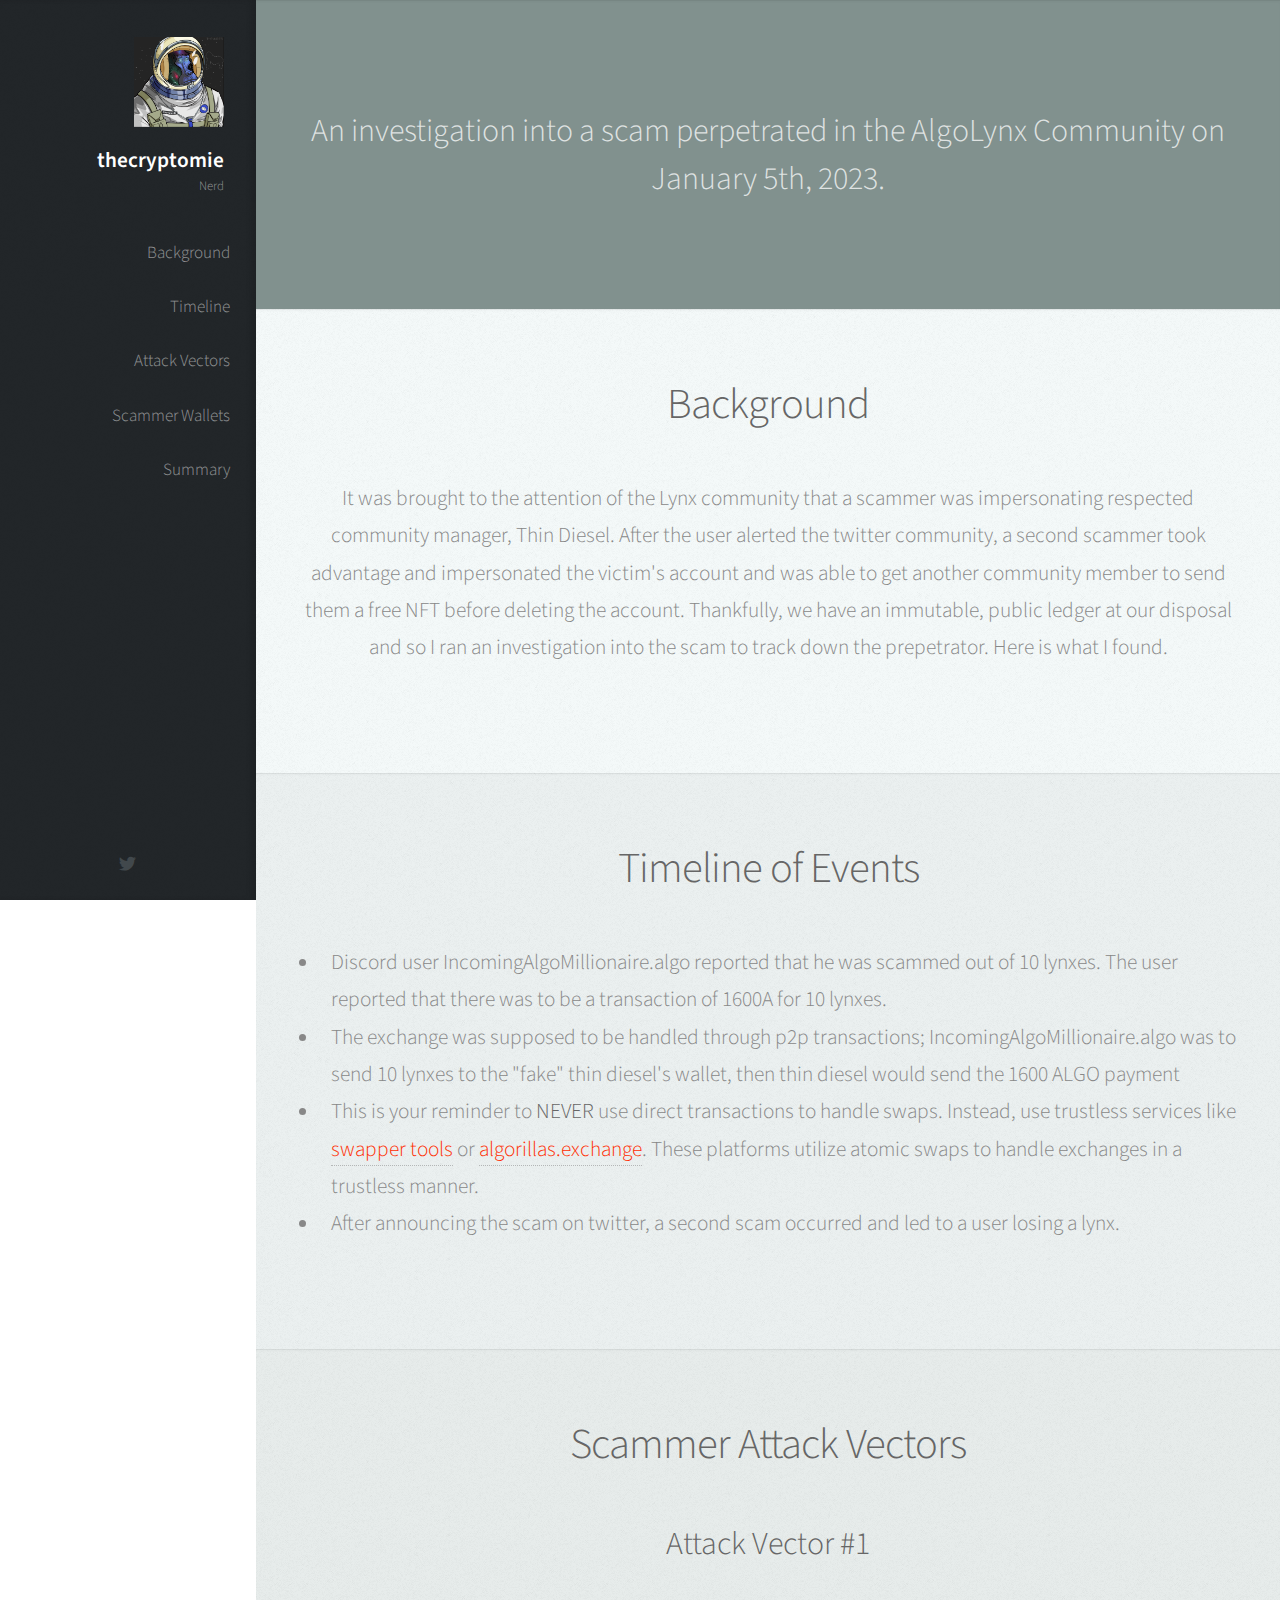
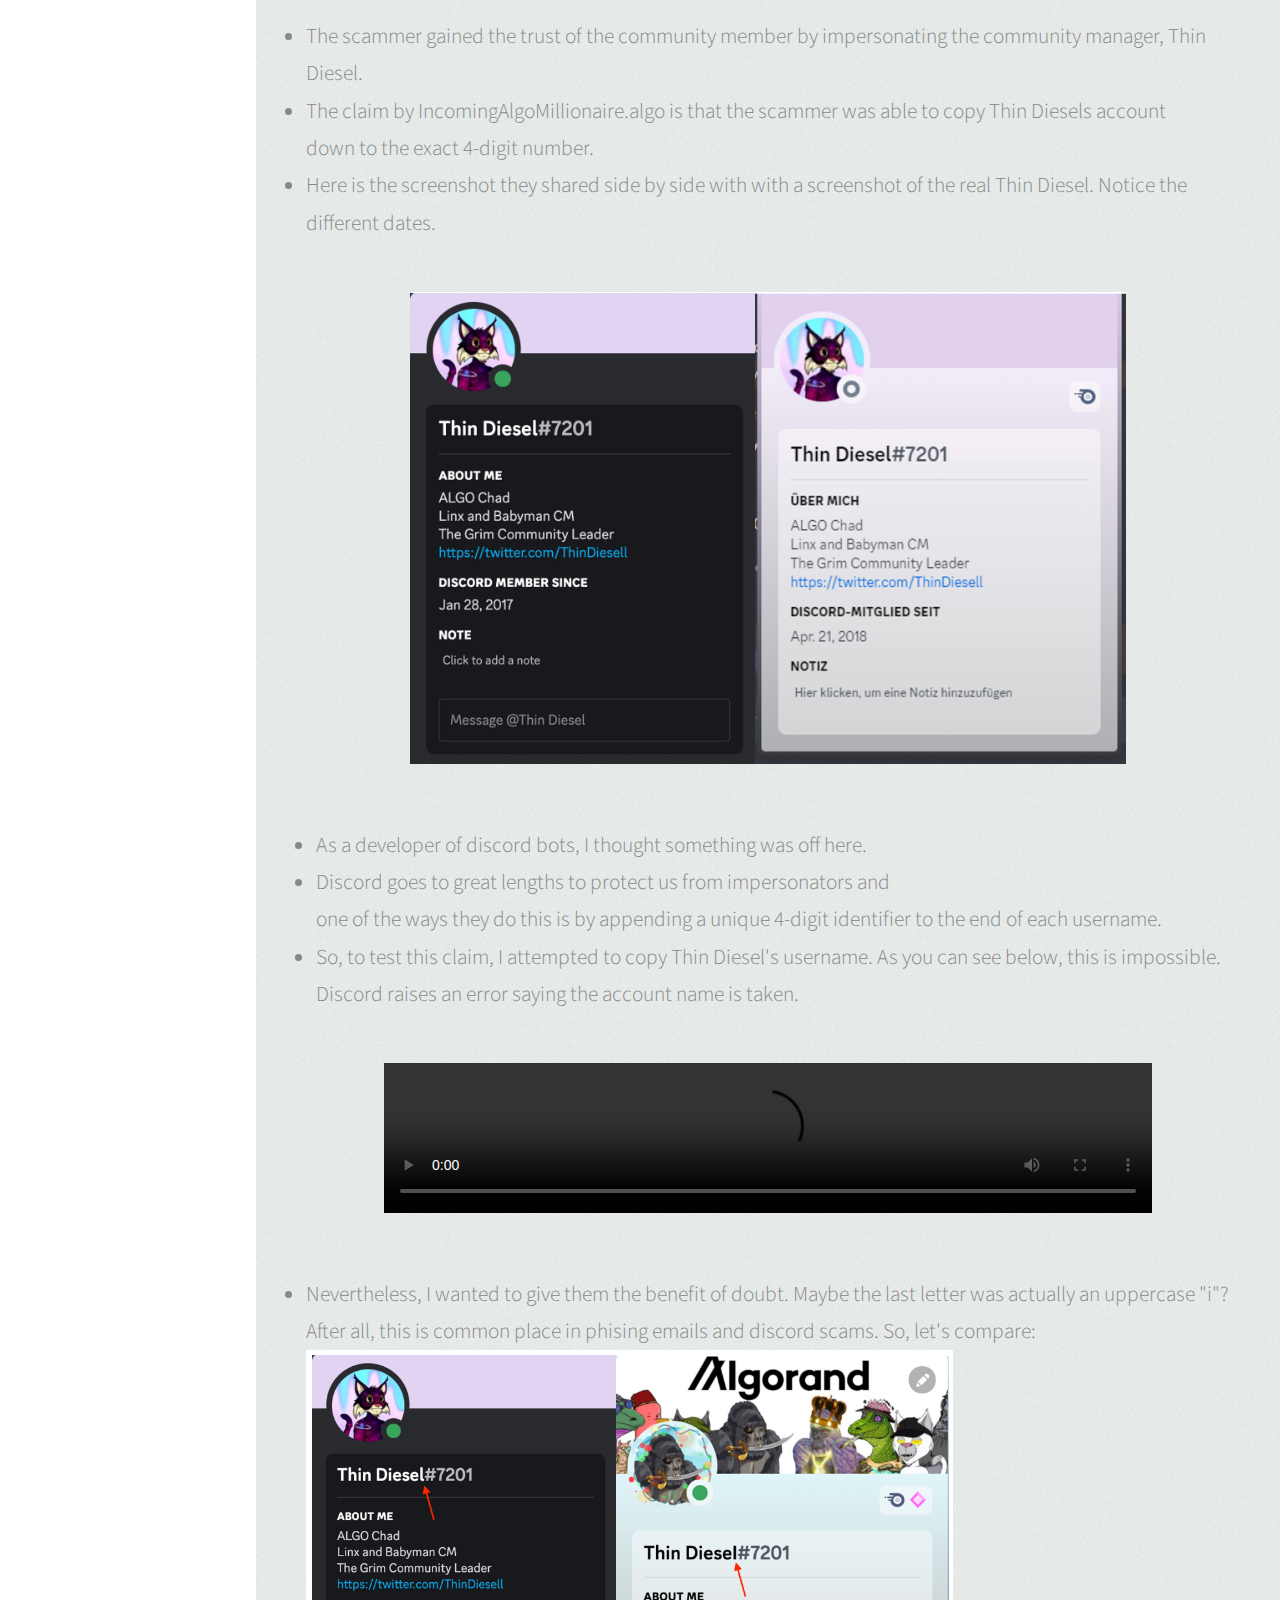
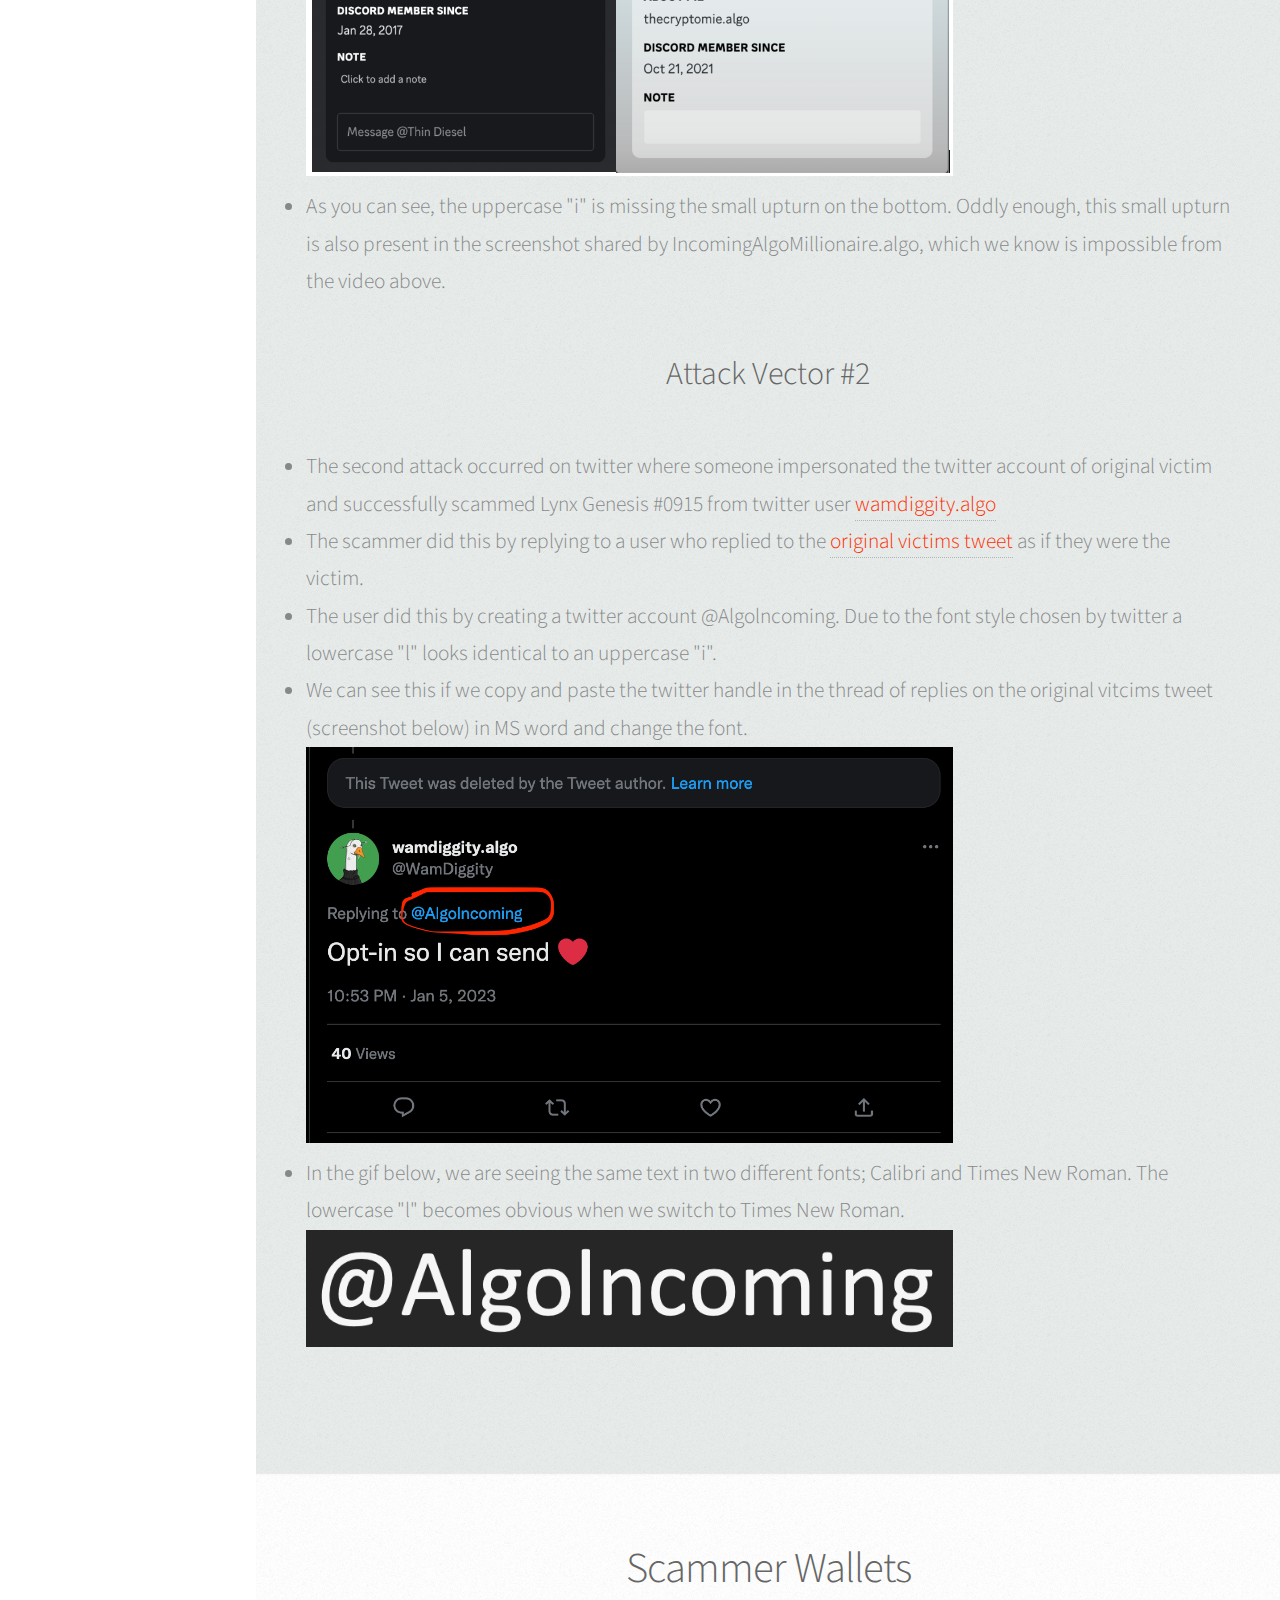
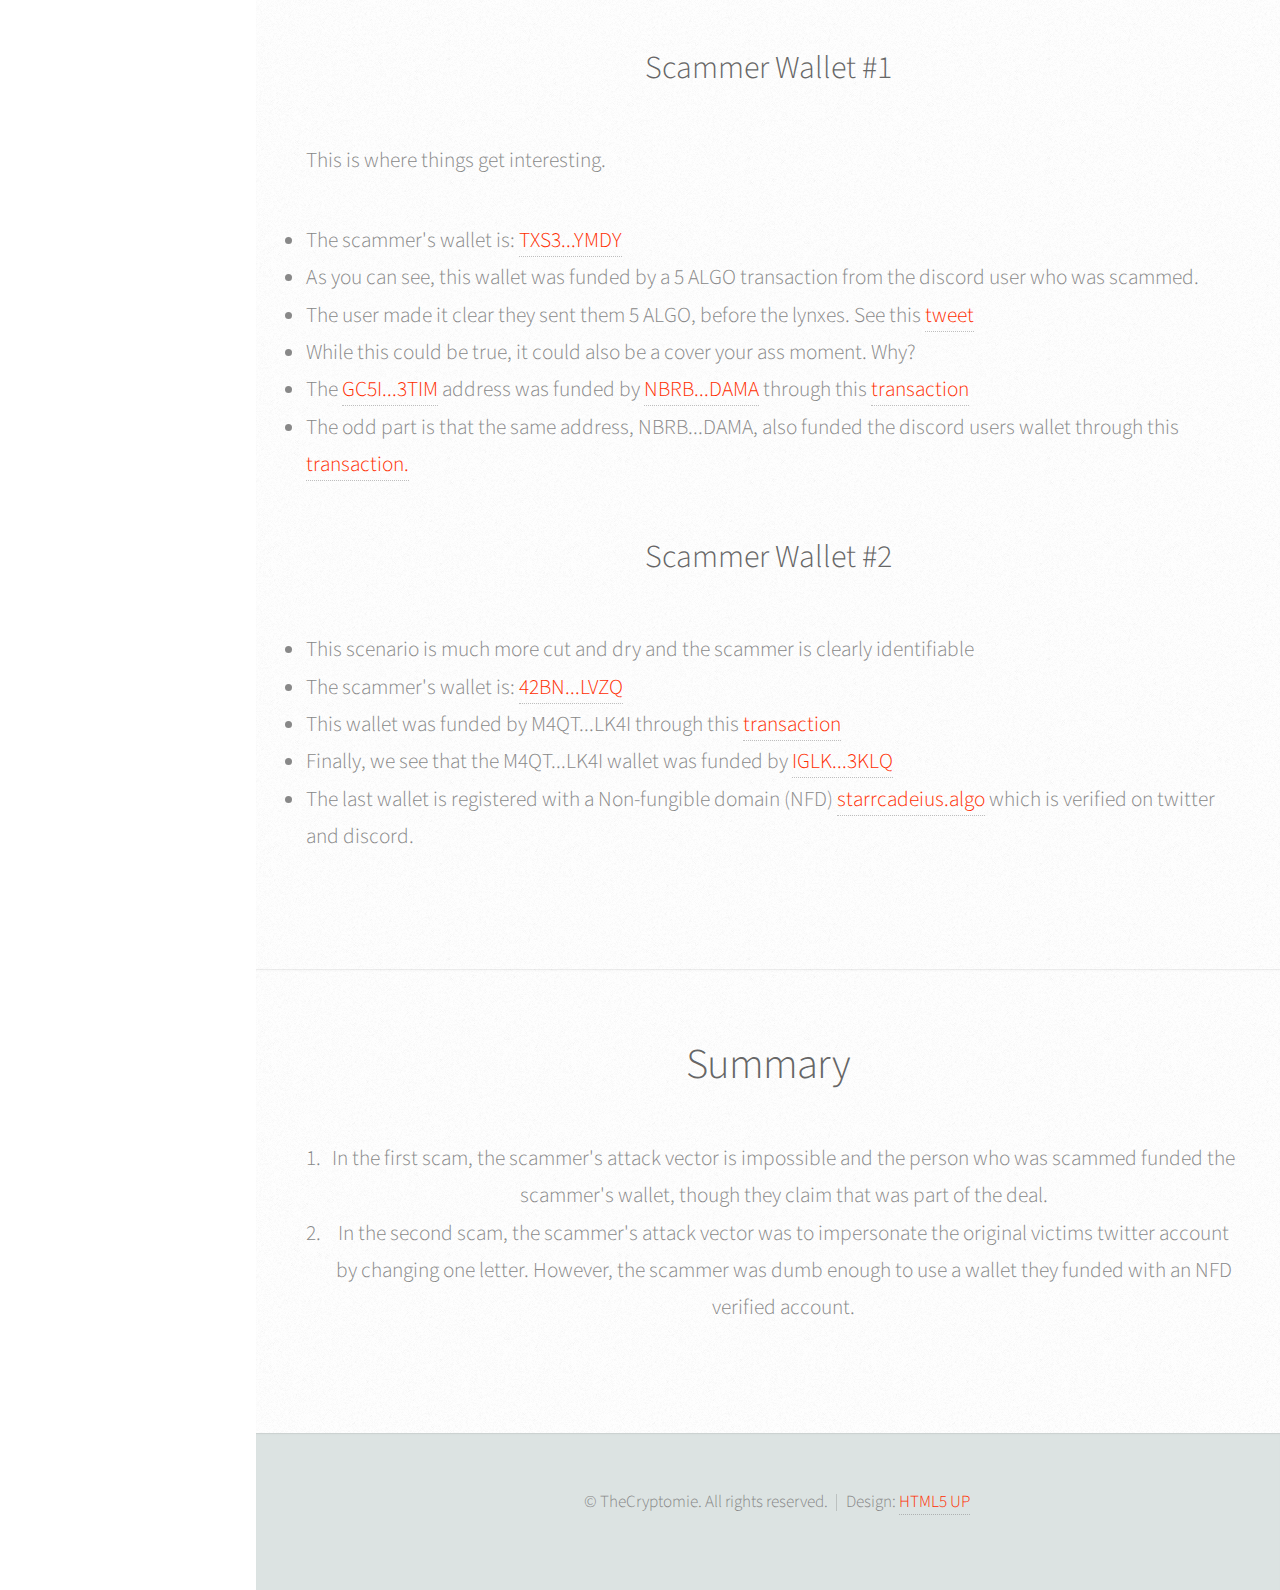
==== commit 407f4dfb: "final changes" ====
--- a/lynx.html
+++ b/lynx.html
@@ -76,9 +76,9 @@
 								scammer was impersonating respected community manager, Thin Diesel. After the user alerted
 								the twitter community, a second scammer took advantage and impersonated the victim's account
 								and was able to get another community member to send them a free NFT before deleting the account.
-								Thankfully, we have an immutable, public ledger at our disposal and so we ran
+								Thankfully, we have an immutable, public ledger at our disposal and so I ran
 								an investigation into the scam to track down the prepetrator. Here is what
-								we found.
+								I found.
 							</p>
 					</div>
 				</section>
@@ -198,12 +198,10 @@
 					<header>
 							<h2>Summary</h2>
 						</header>
-					<p>
-						In the first scam, the scammer's attack vector is impossible and the person who was scammed funded the scammer's wallet, though they claim that was part of the deal.
-					</p>
-					<p>
-						In the second scam, the scammer's attack vector was to impersonate the original victims twitter account by changing one letter. However, the scammer was dumb enough to use a wallet they funded with an NFD verified account.
-					</p>
+					<ol>
+						<li>In the first scam, the scammer's attack vector is impossible and the person who was scammed funded the scammer's wallet, though they claim that was part of the deal.</li>
+						<li>In the second scam, the scammer's attack vector was to impersonate the original victims twitter account by changing one letter. However, the scammer was dumb enough to use a wallet they funded with an NFD verified account.</li>
+					</ol>
 				</div>
 				</section>
 
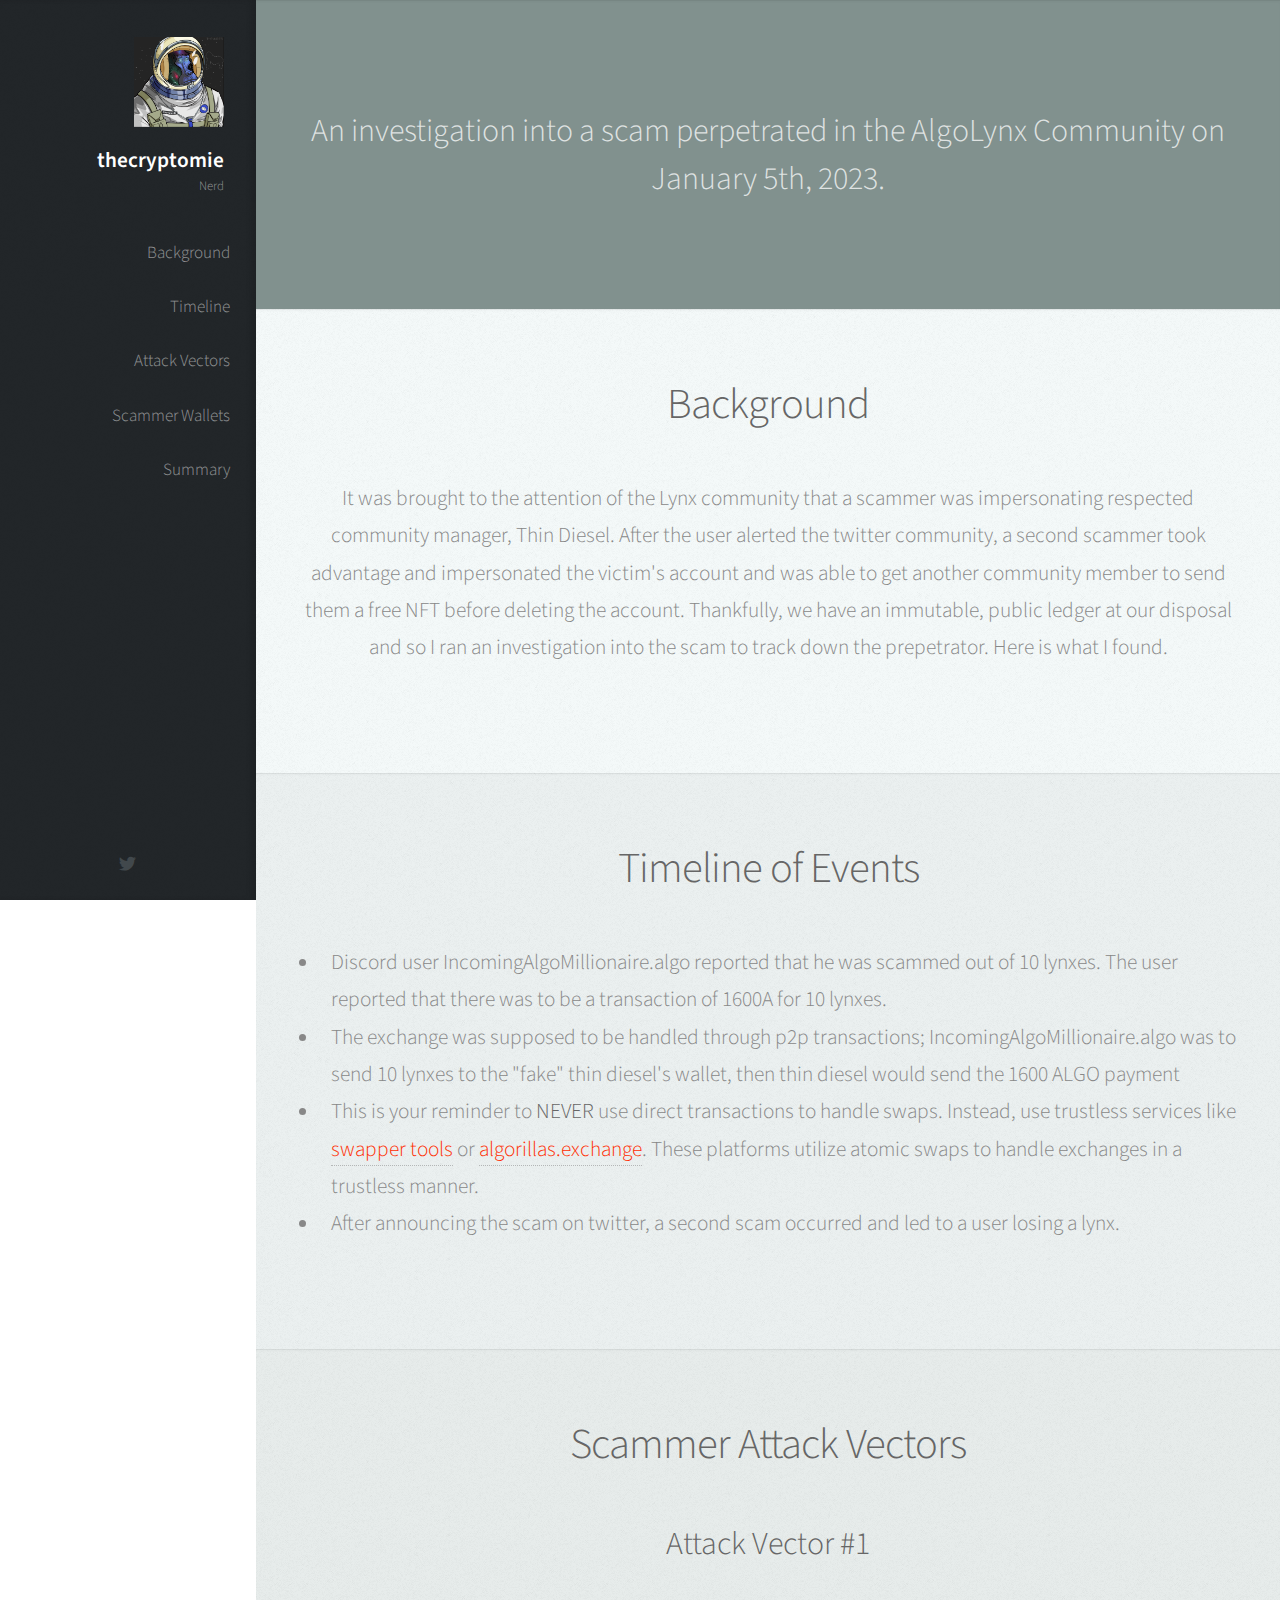
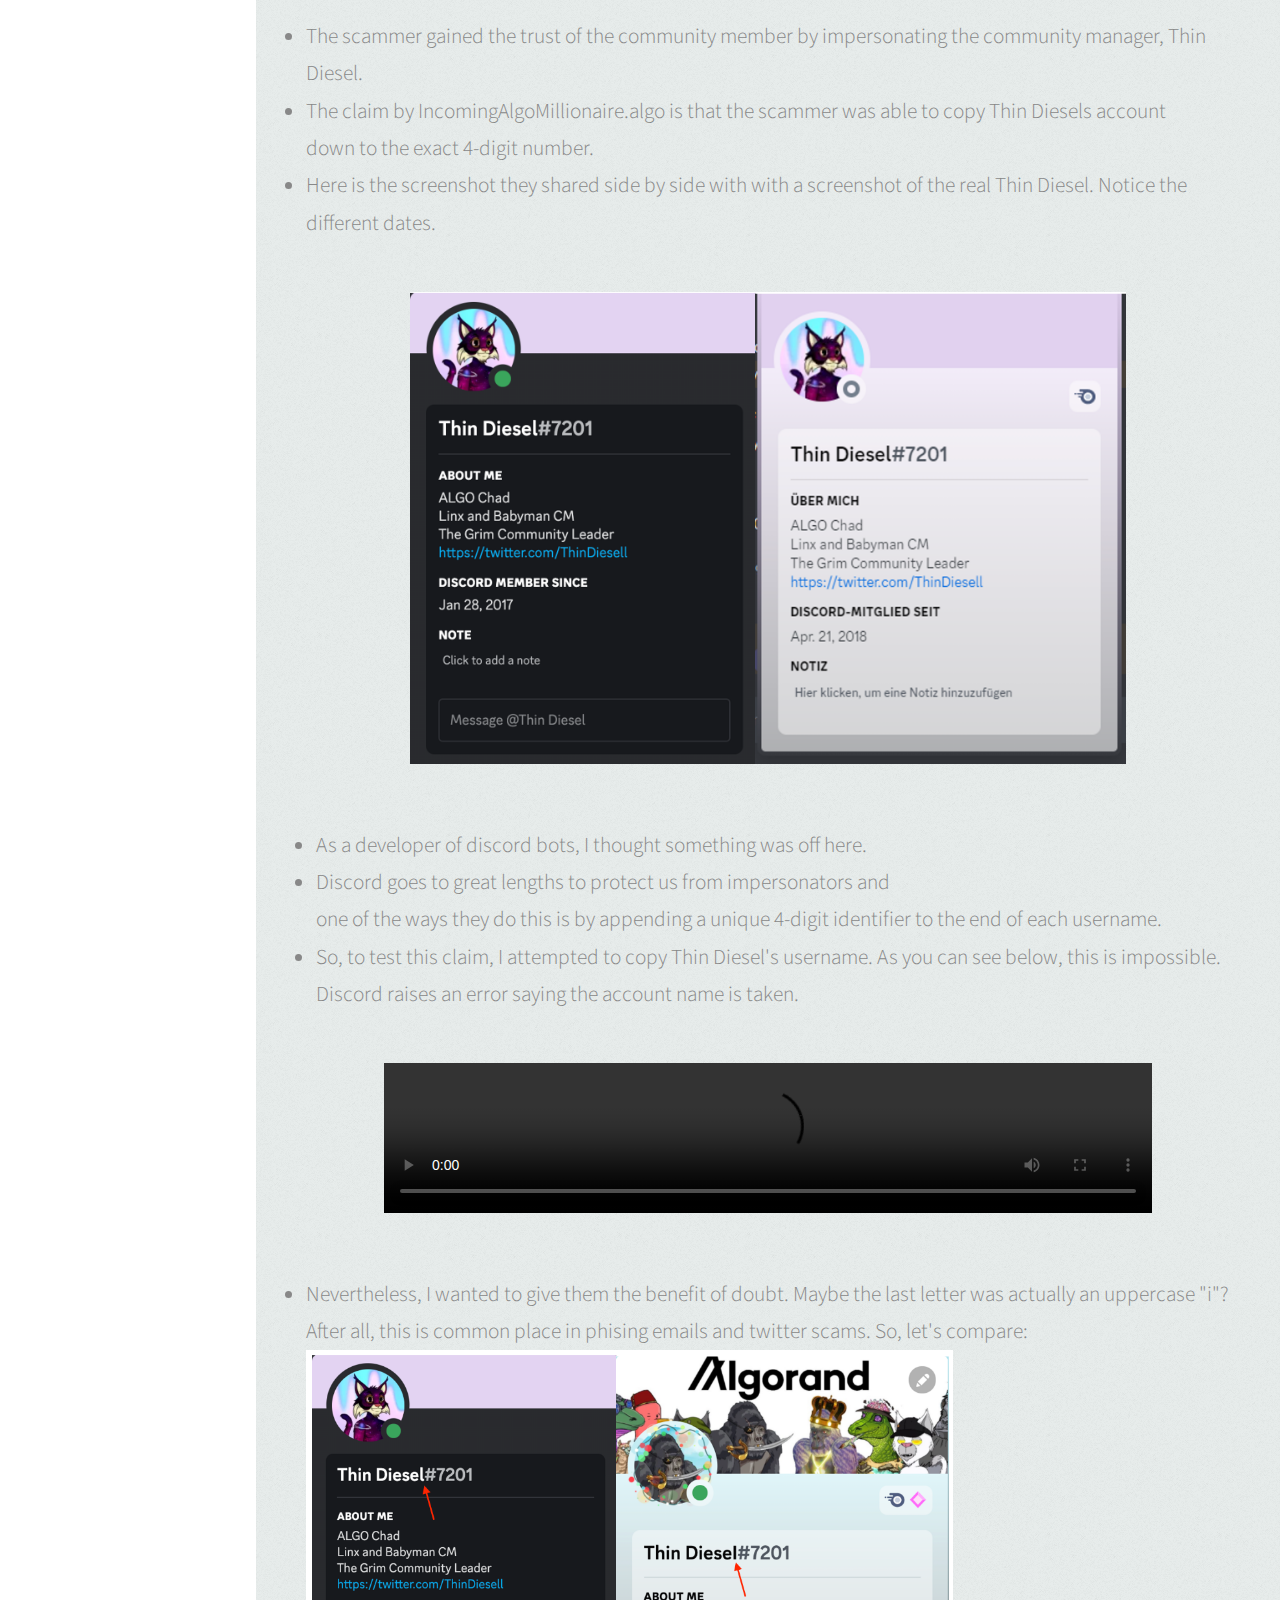
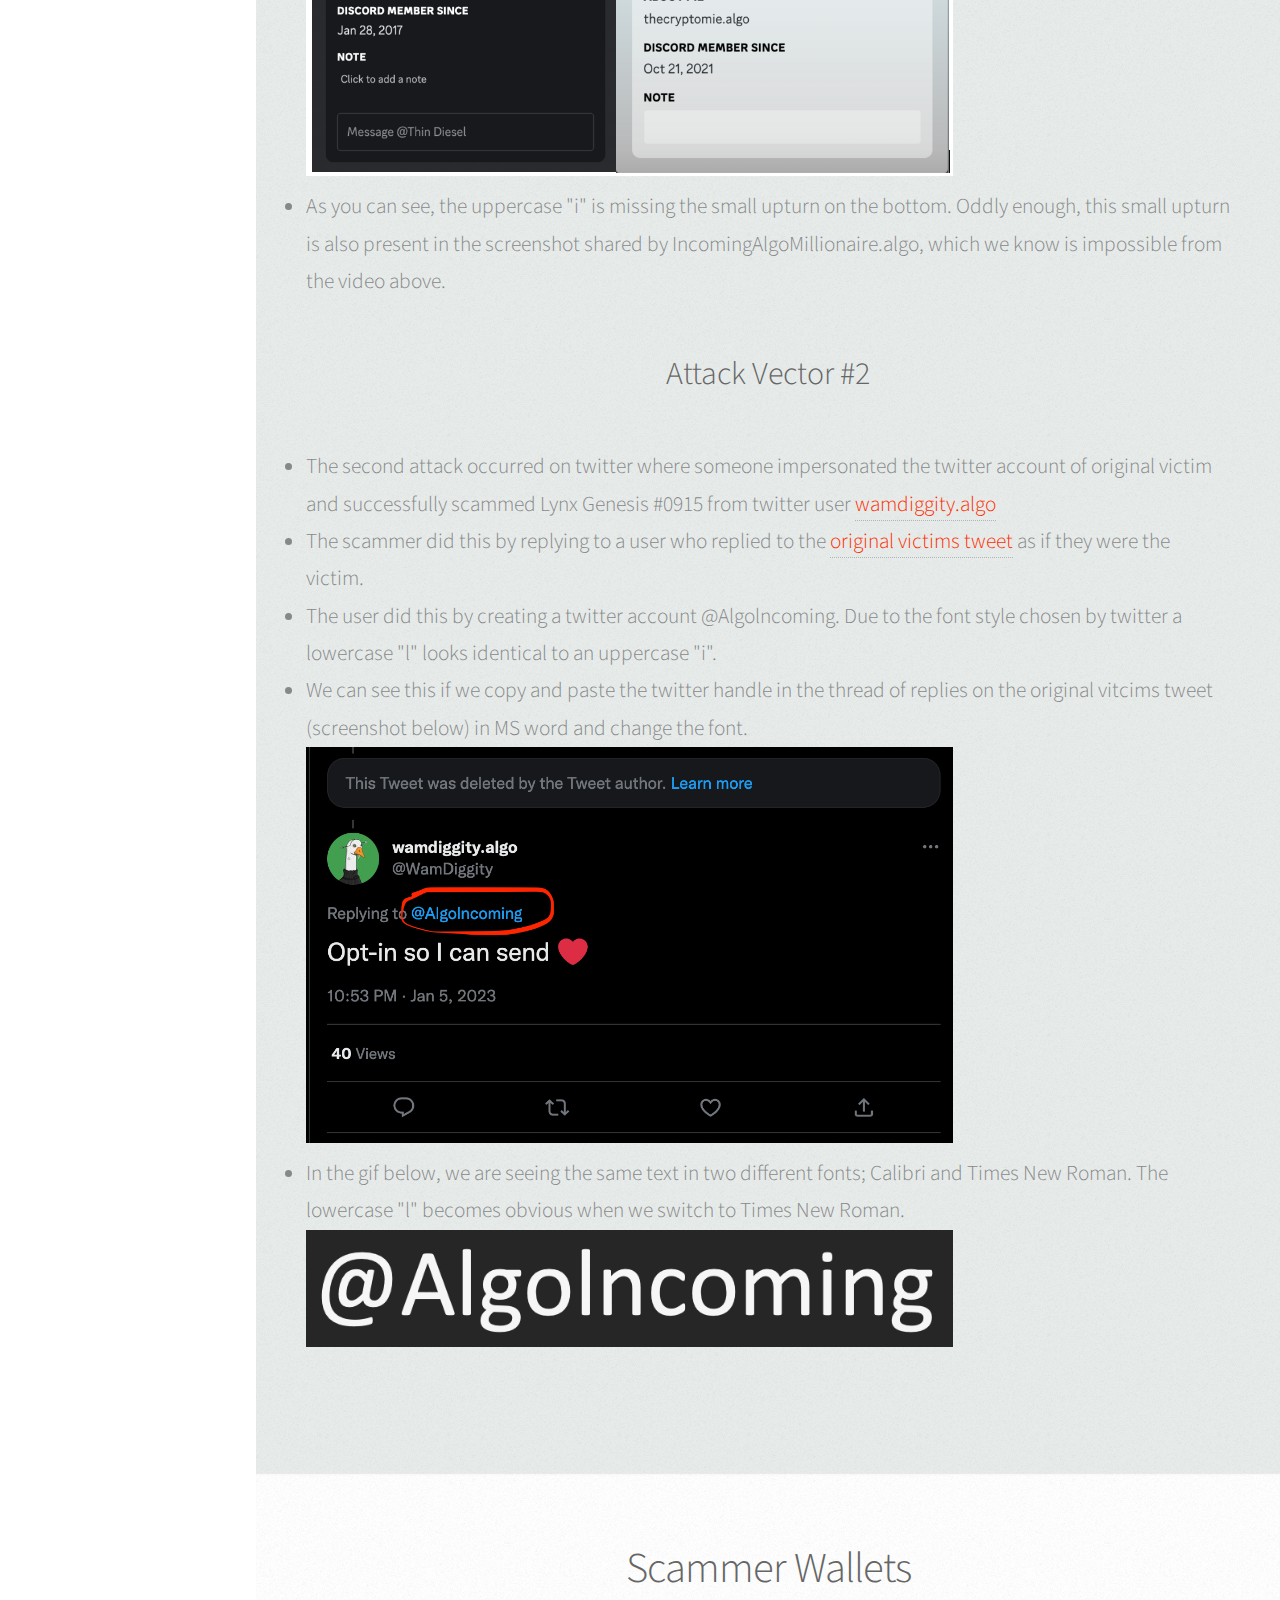
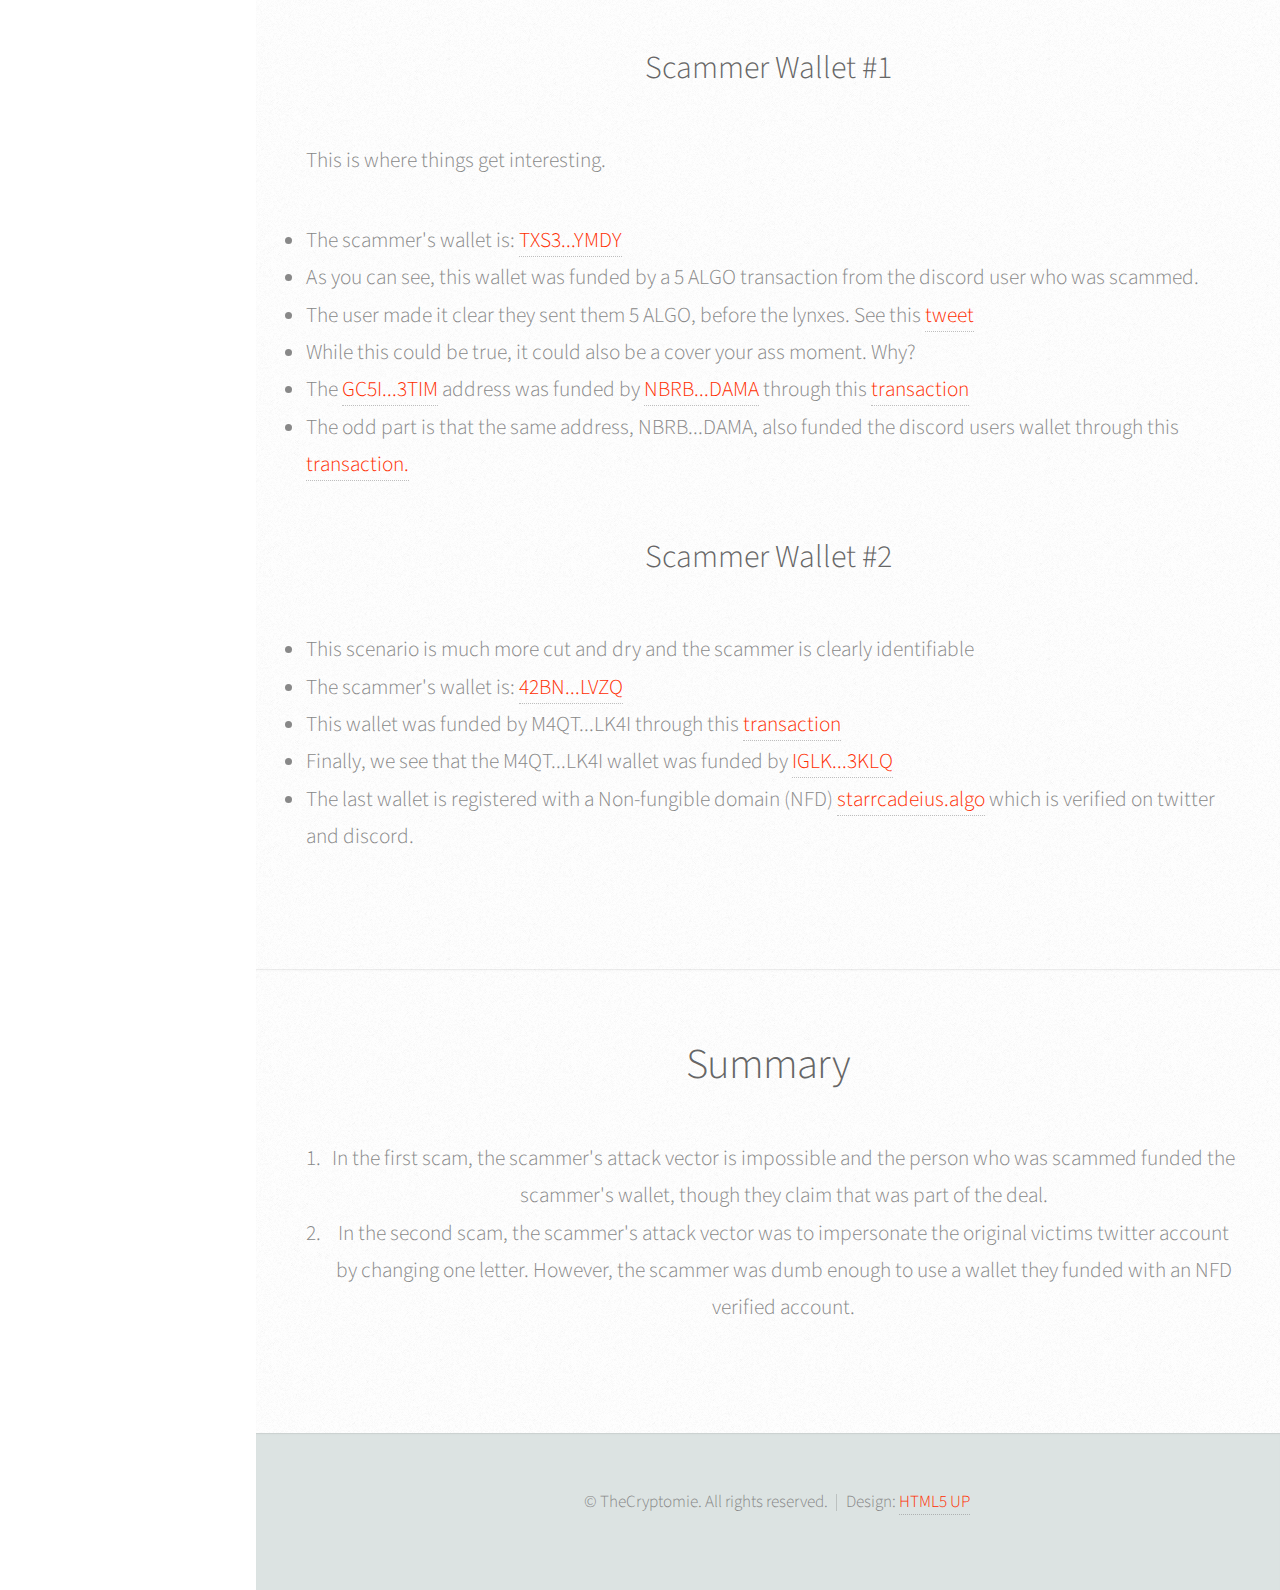
==== commit ac0056e8: "meant to say twitter scam, not discord scam" ====
--- a/lynx.html
+++ b/lynx.html
@@ -144,7 +144,7 @@
 						</span>
 					<div style="display: inline-block; text-align: left; margin: 50px;">
 						<li>Nevertheless, I wanted to give them the benefit of doubt. Maybe the last letter was actually an uppercase "i"?
-						After all, this is common place in phising emails and discord scams. So, let's compare:</li>
+						After all, this is common place in phising emails and twitter scams. So, let's compare:</li>
 						<img src="images/thin_I_vs_thin_l.png" style="margin: 0 0 0 0;" align="center" width="70%"> <br>
 						<li>As you can see, the uppercase "i" is missing the small upturn on the bottom.
 						Oddly enough, this small upturn is also present in the screenshot shared by IncomingAlgoMillionaire.algo, which we know is impossible from the video above.</li>
